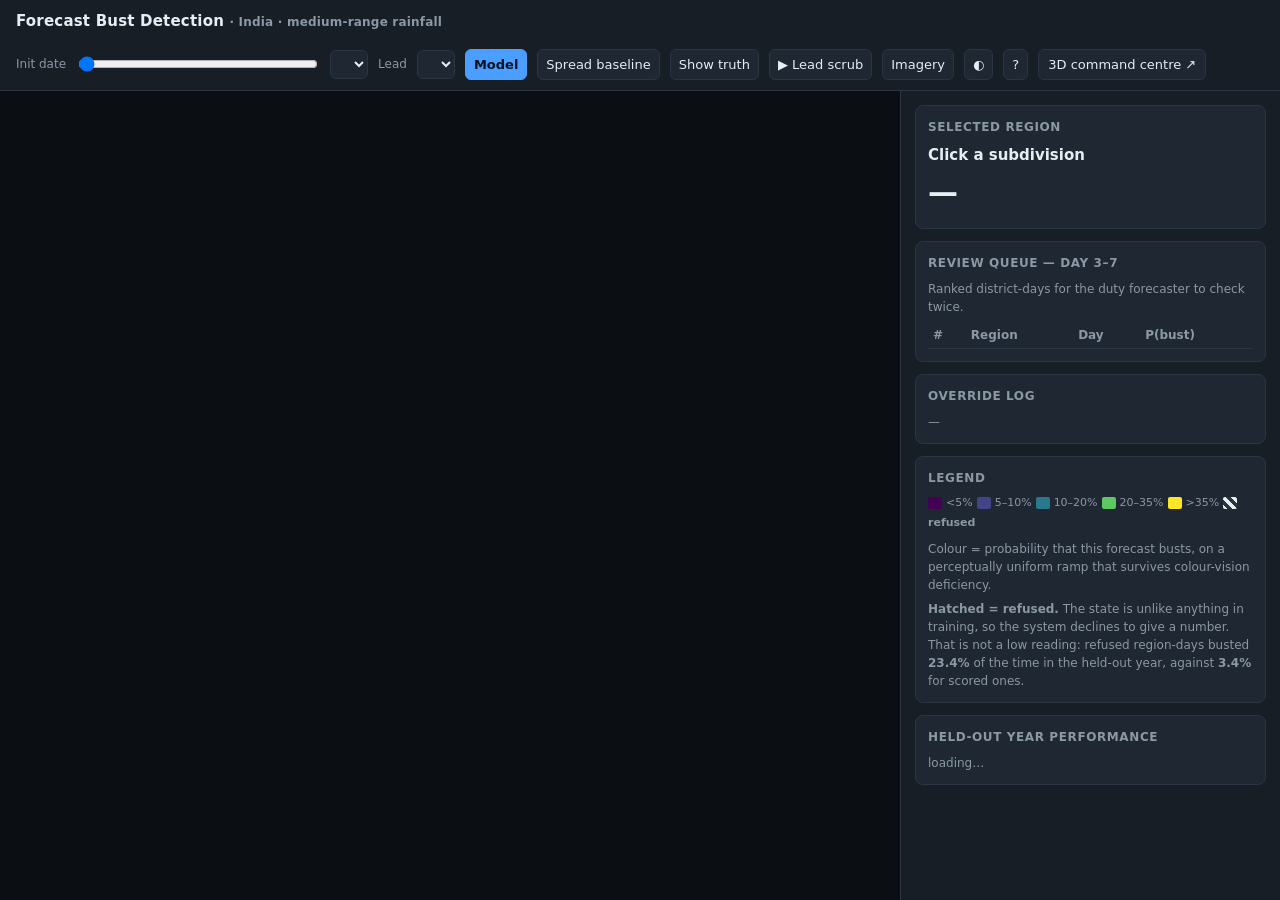
==== web/index.html @ b14c2b12 "Add date-matched satellite imagery, opt-in, as the only external origin The contract asked for "live" ====
<!DOCTYPE html>
<html lang="en">
<head>
<meta charset="utf-8" />
<meta name="viewport" content="width=device-width, initial-scale=1" />
<title>Forecast Bust Detection — India</title>
<link rel="stylesheet" href="/vendor/leaflet.css" />
<style>
  /* Risk ramp is viridis, the same five stops volume.html uses, so the product
     has ONE risk encoding rather than one per page.

     The previous ramp ran dark-green -> green -> amber -> orange -> red. Two
     problems, both measured rather than assumed:

       * Under simulated protanopia the <5% and >35% bands sat at CIELAB
         dE 10.0 -- the safest and the most dangerous band, essentially
         confusable. Viridis holds that pair at dE 152. Under deuteranopia the
         old 10-20% and 20-35% bands sat at dE 10.6; the smallest adjacent gap
         in viridis is 18.0.
       * Green->amber->red is IMD's official warning-colour semantics. This
         system does not issue warnings, and borrowing that palette implies it
         does (FRONTEND_LOGIC.md sec 6).

     Refusal is deliberately NOT in this list. It is a pattern, not a hue --
     see --ood-ink and the hatch in the map defs. */
  :root{
    --bg:#0f1419; --panel:#171e26; --panel2:#1e2732; --line:#2a3644;
    --fg:#e6edf3; --muted:#8b98a5; --accent:#4a9eff;
    --c0:#440154; --c1:#414487; --c2:#2a788e; --c3:#5ec962; --c4:#fde725;
    --ood-ink:#e8edf2; --ood-bg:#2b333d; --truth-bust:#e5534b; --truth-ok:#26343f;
  }
  :root[data-theme="light"]{
    --bg:#ffffff; --panel:#f6f8fa; --panel2:#eceff2; --line:#d6dde4;
    --fg:#1c2430; --muted:#5a6b7d; --accent:#0b6fa4;
    --ood-ink:#2b333d; --ood-bg:#ffffff; --truth-ok:#e3e8ec;
  }
  *{box-sizing:border-box}
  body{margin:0;font:14px/1.5 system-ui,-apple-system,"Segoe UI",Roboto,sans-serif;
       background:var(--bg);color:var(--fg);overflow:hidden}
  #app{display:grid;grid-template-columns:1fr 380px;grid-template-rows:auto 1fr;height:100vh}
  header{grid-column:1/-1;background:var(--panel);border-bottom:1px solid var(--line);
         padding:10px 16px;display:flex;align-items:center;gap:16px;flex-wrap:wrap}
  header h1{font-size:15px;margin:0;font-weight:600;letter-spacing:.2px}
  header .sub{color:var(--muted);font-size:12px}
  #banner{grid-column:1/-1;display:none;background:#4a2c00;border-bottom:1px solid #7a4a00;
          color:#ffd591;padding:8px 16px;font-size:13px;font-weight:500}
  #imageryNote{grid-column:1/-1;display:none;padding:5px 12px;font-size:11.5px;
    background:var(--panel2);border-bottom:1px solid var(--line)}
  #map{background:#0b0f14}
  aside{background:var(--panel);border-left:1px solid var(--line);overflow-y:auto;padding:14px}
  .controls{display:flex;align-items:center;gap:10px;flex-wrap:wrap}
  label{font-size:12px;color:var(--muted)}
  select,input[type=range],button{background:var(--panel2);color:var(--fg);
        border:1px solid var(--line);border-radius:6px;padding:5px 8px;font:inherit;font-size:13px}
  button{cursor:pointer}
  button.active{background:var(--accent);border-color:var(--accent);color:#08121f;font-weight:600}
  a.btn3d{background:var(--panel2);color:var(--fg);border:1px solid var(--line);border-radius:6px;
          padding:5px 9px;font-size:13px;text-decoration:none;display:inline-block}
  a.btn3d:hover{border-color:var(--accent);color:var(--accent)}
  input[type=range]{padding:0;width:240px}
  .card{background:var(--panel2);border:1px solid var(--line);border-radius:8px;
        padding:12px;margin-bottom:12px}
  .card h2{margin:0 0 8px;font-size:12px;text-transform:uppercase;letter-spacing:.6px;
           color:var(--muted);font-weight:600}
  .big{font-size:30px;font-weight:700;line-height:1.1}
  .muted{color:var(--muted);font-size:12px}
  ul.reasons{margin:6px 0 0;padding-left:18px}
  ul.reasons li{margin-bottom:6px}
  table{width:100%;border-collapse:collapse;font-size:12px}
  th,td{text-align:left;padding:4px 5px;border-bottom:1px solid var(--line)}
  th{color:var(--muted);font-weight:600}
  tr.q:hover{background:#243141;cursor:pointer}
  .pill{display:inline-block;padding:1px 7px;border-radius:10px;font-size:11px;font-weight:600}
  .sw.hatch{background-image:repeating-linear-gradient(45deg,
    var(--ood-ink) 0 3px, var(--ood-bg) 3px 7px)}
  textarea,#ovrUser{width:100%;background:var(--panel2);color:var(--fg);
    border:1px solid var(--line);border-radius:5px;padding:6px 8px;font:inherit;resize:vertical}
  #ovrWarn{border-radius:6px;padding:8px 10px;margin-bottom:9px;font-size:12px;display:none}
  #ovrWarn.hot{display:block;border:1px solid var(--c4);background:rgba(253,231,37,.10)}
  .ovr-row{border-bottom:1px solid var(--line);padding:5px 0;font-size:11.5px}
  .ovr-row:last-child{border-bottom:0}
  #help{position:fixed;inset:0;background:rgba(6,10,14,.78);display:grid;
    place-items:center;z-index:9999;padding:20px}
  #help[hidden]{display:none}
  #help>div{background:var(--panel);border:1px solid var(--line);border-radius:10px;
    padding:20px 24px;max-width:460px}
  #help td{padding:3px 12px 3px 0;font-size:13px}
  kbd{background:var(--panel2);border:1px solid var(--line);border-radius:4px;
    padding:1px 6px;font:12px ui-monospace,monospace}
  .legend{display:flex;gap:4px;align-items:center;font-size:11px;color:var(--muted);flex-wrap:wrap}
  .sw{width:14px;height:12px;border-radius:2px;display:inline-block}
  .bar{height:7px;background:#2a3644;border-radius:4px;overflow:hidden;margin-top:3px}
  .bar>span{display:block;height:100%;background:var(--accent)}
  .regimeRow{display:flex;justify-content:space-between;font-size:12px;margin-top:5px}
  .leaflet-container{background:#0b0f14}
  .hint{color:var(--muted);font-size:12px;font-style:italic}
</style>
</head>
<body>
<div id="app">
  <header>
    <h1>Forecast Bust Detection <span class="sub">· India · medium-range rainfall</span></h1>
    <div class="controls">
      <label>Init date</label>
      <input type="range" id="dateSlider" min="0" max="0" value="0" />
      <select id="datePick"></select>
      <label>Lead</label>
      <select id="leadPick"></select>
      <button id="btnModel" class="active">Model</button>
      <button id="btnBaseline">Spread baseline</button>
      <button id="btnTruth">Show truth</button>
      <button id="btnPlay" title="Scrub Day 10 to Day 1 (space)">▶ Lead scrub</button>
      <button id="btnImagery" title="Date-matched satellite basemap (i)">Imagery</button>
      <button id="btnTheme" title="Light / dark (t)">◐</button>
      <button id="btnHelp" title="Keyboard shortcuts (?)">?</button>
      <a class="btn3d" href="/command.html" title="Show all 10 lead days at once in 3D">3D command centre ↗</a>
    </div>
    <div class="sub" id="status"></div>
  </header>
  <div id="banner"></div>
  <div id="imageryNote" class="muted"></div>
<div id="help" hidden>
  <div>
    <h2 style="margin-top:0">Keyboard</h2>
    <table>
      <tr><td><kbd>&larr;</kbd> <kbd>&rarr;</kbd></td><td>lead day</td></tr>
      <tr><td><kbd>&uarr;</kbd> <kbd>&darr;</kbd></td><td>init date</td></tr>
      <tr><td><kbd>space</kbd></td><td>lead scrub, Day 10 &rarr; Day 1</td></tr>
      <tr><td><kbd>m</kbd> / <kbd>b</kbd></td><td>model / spread baseline</td></tr>
      <tr><td><kbd>v</kbd></td><td>show truth</td></tr>
      <tr><td><kbd>t</kbd></td><td>light / dark</td></tr>
      <tr><td><kbd>/</kbd></td><td>jump to a subdivision</td></tr>
      <tr><td><kbd>Esc</kbd></td><td>clear selection / close</td></tr>
    </table>
    <p class="muted" style="margin-bottom:0">A duty forecaster has about 45
      minutes before the bulletin deadline; mousing through a dropdown per
      region is the wrong interaction.</p>
  </div>
</div>
  <div id="map"></div>
  <aside>
    <div class="card">
      <h2>Selected region</h2>
      <div id="selName" style="font-weight:600;font-size:15px">Click a subdivision</div>
      <div class="muted" id="selMeta"></div>
      <div class="big" id="selProb" style="margin-top:8px">—</div>
      <div class="muted" id="selProbSub"></div>
      <div id="selInterval" class="muted"></div>
      <div id="selReasons"></div>

      <div id="ovrBar" style="display:none;margin-top:12px;gap:6px" class="controls">
        <button id="btnDismiss">Dismiss flag</button>
        <button id="btnEscalate">Escalate</button>
      </div>

      <form id="ovrForm" style="display:none;margin-top:10px">
        <div id="ovrWarn"></div>
        <label class="muted" for="ovrReason">Reason <span style="color:var(--c4)">*</span></label>
        <textarea id="ovrReason" rows="3" required minlength="3" maxlength="500"
          placeholder="Why are you overriding this? Recorded permanently."></textarea>
        <label class="muted" for="ovrUser" style="margin-top:6px;display:block">Your name</label>
        <input id="ovrUser" required minlength="1" maxlength="100" placeholder="duty forecaster" />
        <div class="controls" style="margin-top:8px">
          <button type="submit" id="ovrSubmit">Record</button>
          <button type="button" id="ovrCancel">Cancel</button>
        </div>
        <div class="muted" style="margin-top:6px;font-size:11px">
          Immutable, and stored with your name. The system does not change any
          public warning either way — you are the authority, this is the record.
        </div>
      </form>
      <div id="ovrResult" class="muted" style="margin-top:8px"></div>
    </div>
    <div class="card" id="regimeCard" style="display:none">
      <h2>Regime (soft probabilities)</h2>
      <div id="regimeBody"></div>
    </div>
    <div class="card">
      <h2>Review queue — Day 3–7</h2>
      <div class="muted" style="margin-bottom:6px">
        Ranked district-days for the duty forecaster to check twice.
      </div>
      <table id="queue"><thead>
        <tr><th>#</th><th>Region</th><th>Day</th><th>P(bust)</th></tr>
      </thead><tbody></tbody></table>
    </div>
    <div class="card">
      <h2>Override log</h2>
      <div id="ovrLog" class="muted">—</div>
    </div>
    <div class="card">
      <h2>Legend</h2>
      <div class="legend">
        <span class="sw" style="background:var(--c0)"></span><span>&lt;5%</span>
        <span class="sw" style="background:var(--c1)"></span><span>5–10%</span>
        <span class="sw" style="background:var(--c2)"></span><span>10–20%</span>
        <span class="sw" style="background:var(--c3)"></span><span>20–35%</span>
        <span class="sw" style="background:var(--c4)"></span><span>&gt;35%</span>
        <span class="sw hatch"></span><span><strong>refused</strong></span>
      </div>
      <div class="muted" style="margin-top:8px">
        Colour = probability that this forecast busts, on a perceptually uniform
        ramp that survives colour-vision deficiency.
      </div>
      <div class="muted" style="margin-top:6px">
        <strong>Hatched = refused.</strong> The state is unlike anything in training,
        so the system declines to give a number. That is not a low reading:
        refused region-days busted <strong>23.4%</strong> of the time in the
        held-out year, against <strong>3.4%</strong> for scored ones.
      </div>
    </div>
    <div class="card">
      <h2>Held-out year performance</h2>
      <div id="metrics" class="muted">loading…</div>
    </div>
  </aside>
</div>

<script src="/vendor/leaflet.js"></script>
<script>
const API = "";
let map, layer, geo=null, dates=[], cur={init:null, lead:5, view:"model", truth:false, selected:null};
let rows=[], byRegion={};

// Refusal is returned as an SVG pattern reference rather than a colour. A
// refused region-day busts 23.4% of the time against 3.4% for scored ones, so
// it must not be readable as a point on the risk ramp and must not be quieter
// than one. A hue -- any hue -- invites both readings; hatching does not.
const OOD_FILL = "url(#oodHatch)";

function colour(p, status){
  if(status && status!=="OK") return OOD_FILL;
  if(p==null) return "#3a4450";
  if(p<0.05) return getCSS("--c0");
  if(p<0.10) return getCSS("--c1");
  if(p<0.20) return getCSS("--c2");
  if(p<0.35) return getCSS("--c3");
  return getCSS("--c4");
}

// Leaflet draws into one SVG per pane, so the pattern is defined once there
// and referenced by every refused path.
function installHatch(){
  const svg = document.querySelector("#map svg");
  if(!svg || svg.querySelector("#oodHatch")) return;
  const NS = "http://www.w3.org/2000/svg";
  const defs = document.createElementNS(NS, "defs");
  defs.innerHTML =
    `<pattern id="oodHatch" width="7" height="7" patternUnits="userSpaceOnUse"
              patternTransform="rotate(45)">
       <rect width="7" height="7" fill="${getCSS("--ood-bg")}"/>
       <line x1="0" y1="0" x2="0" y2="7" stroke="${getCSS("--ood-ink")}" stroke-width="3"/>
     </pattern>`;
  svg.insertBefore(defs, svg.firstChild);
}
const getCSS = v => getComputedStyle(document.documentElement).getPropertyValue(v).trim();
const pct = x => x==null ? "—" : (100*x).toFixed(1)+"%";

async function boot(){
  map = L.map("map", {zoomControl:true, attributionControl:true}).setView([22.5,80], 5);
  geo = await (await fetch(API+"/api/regions")).json();
  const d = await (await fetch(API+"/api/replay/dates")).json();
  dates = d.init_dates;
  const dp=document.getElementById("datePick"), sl=document.getElementById("dateSlider");
  dates.forEach((x,i)=>{const o=document.createElement("option");o.value=i;o.textContent=x;dp.appendChild(o);});
  sl.max = dates.length-1;
  const lp=document.getElementById("leadPick");
  for(let L=1;L<=10;L++){const o=document.createElement("option");o.value=L;o.textContent="Day "+L;
    if(L===5)o.selected=true;lp.appendChild(o);}

  // Default to a date with a notable event if present, else the middle.
  let idx = Math.min(dates.length-1, Math.floor(dates.length/2));
  sl.value=idx; dp.value=idx;
  sl.oninput = e => {dp.value=e.target.value; load(dates[+e.target.value]);};
  dp.onchange = e => {sl.value=e.target.value; load(dates[+e.target.value]);};
  lp.onchange = e => {cur.lead=+e.target.value; render();};
  document.getElementById("btnModel").onclick = ()=>setView("model");
  document.getElementById("btnBaseline").onclick = ()=>setView("baseline");
  document.getElementById("btnTruth").onclick = ()=>{cur.truth=!cur.truth;
    document.getElementById("btnTruth").classList.toggle("active",cur.truth); render();};

  document.getElementById("btnPlay").onclick = toggleScrub;
  document.getElementById("btnImagery").onclick = () => setImagery(!IMAGERY.enabled);
  document.getElementById("btnTheme").onclick = toggleTheme;
  document.getElementById("btnHelp").onclick = () => toggleHelp(true);
  document.getElementById("btnDismiss").onclick = () => openOverride("dismiss");
  document.getElementById("btnEscalate").onclick = () => openOverride("escalate");
  document.getElementById("ovrForm").onsubmit = submitOverride;
  document.getElementById("ovrCancel").onclick = () => {
    document.getElementById("ovrForm").style.display = "none"; };
  loadOverrides();

  applyStoredTheme();
  bindKeys();

  loadMetrics();
  await load(dates[idx]);
}

// ---------------------------------------------------------------- imagery
// The ONLY external origin this product may contact, and only when the
// operator asks for it. Allowlisted in CI (D-023).
//
// Two things this is NOT:
//
//   * It is not live. Showing today's satellite over a 2022 risk field would
//     imply the two describe the same moment. They do not, and the whole
//     product rests on not implying things that are not so. The tile date is
//     the VALID DATE of the lead on screen -- what the satellite actually saw
//     on the day being forecast.
//   * It is not on by default. The offline property is the default and CI
//     asserts the literal below; flipping it breaks the build, not just the
//     claim.
const IMAGERY = {
  enabled: false,
  origin: "https://gibs.earthdata.nasa.gov",
  layer: "MODIS_Terra_CorrectedReflectance_TrueColor",
  maxNativeZoom: 9,
  attribution: "Imagery · NASA EOSDIS GIBS",
};
let imageryLayer = null, imageryErrors = 0;

// All regions share one valid date for a given (init date, lead), so the row
// carries it -- no date arithmetic here, which would be a second definition of
// what "Day N" means.
function validDateForLead(){
  const r = rows.find(x => x.lead_day === cur.lead);
  return r ? r.valid_date : null;
}

function imageryNote(msg){
  const el = document.getElementById("imageryNote");
  el.textContent = msg || "";
  el.style.display = msg ? "block" : "none";
}

function addImagery(){
  const date = validDateForLead();
  if(!date){ imageryNote("no valid date for this lead"); return; }
  removeImagery();
  imageryErrors = 0;
  // GIBS orders tiles {z}/{y}/{x} (TileMatrix/Row/Col), not Leaflet's default.
  imageryLayer = L.tileLayer(
    `${IMAGERY.origin}/wmts/epsg3857/best/${IMAGERY.layer}/default/${date}` +
    `/GoogleMapsCompatible_Level9/{z}/{y}/{x}.jpg`,
    { maxNativeZoom: IMAGERY.maxNativeZoom, maxZoom: 12, opacity: 0.95,
      attribution: `${IMAGERY.attribution} · ${date}`, crossOrigin: true });

  // Degrade rather than sit on a broken basemap. Offline is the expected
  // case, not an exceptional one.
  imageryLayer.on("tileerror", () => {
    if(++imageryErrors < 4) return;
    imageryNote("Satellite imagery unreachable — switched off. " +
                "Everything else works offline.");
    setImagery(false);
  });
  imageryLayer.addTo(map);
  // Naming the swath gaps matters: a dark diagonal band is where the
  // satellite did not pass that day, not clear sky and not missing risk.
  // Unexplained black on a risk map invites the worst reading.
  imageryNote(`Satellite: what was seen on ${date} — the day this lead ` +
              `forecasts, not current conditions. Dark diagonal bands are ` +
              `gaps between orbital passes, not clear sky.`);
}

function removeImagery(){
  if(imageryLayer){ map.removeLayer(imageryLayer); imageryLayer = null; }
}

function setImagery(on){
  IMAGERY.enabled = on;
  document.getElementById("btnImagery").classList.toggle("active", on);
  if(on) addImagery(); else { removeImagery(); imageryNote(""); }
  render();   // polygons go translucent over imagery so both are readable
}

// --------------------------------------------------------------- overrides
// POST /api/override exists and had no interface. The reason field is the
// entire point of the endpoint -- every override is stored immutably with a
// user so a decision can be reconstructed after an event -- so it is required
// here and never prefilled.
let ovrAction = null;

function showOverrideBar(r){
  ovrAction = null;
  document.getElementById("ovrBar").style.display = r ? "flex" : "none";
  document.getElementById("ovrForm").style.display = "none";
  document.getElementById("ovrResult").textContent = "";
}

function openOverride(action){
  const r = byRegion[cur.selected];
  if(!r) return;
  ovrAction = action;
  const warn = document.getElementById("ovrWarn");

  // Dismissing a REFUSED row is the one genuinely dangerous action in this UI.
  // A refusal is unknown, ELEVATED risk -- those region-days busted 23.4% of
  // the time against 3.4% for scored ones -- so "nothing to see here" is being
  // said about the highest-risk class of row on the map. The forecaster is
  // still the authority and this does not block them; it makes sure the thing
  // being dismissed is stated plainly first.
  if(action === "dismiss" && r.status !== "OK"){
    warn.className = "hot";
    warn.innerHTML =
      "<strong>This region was refused, not scored.</strong> That is not a low " +
      "reading — refused region-days busted <strong>23.4%</strong> of the time " +
      "in the held-out year, against 3.4% for scored ones. You are dismissing a " +
      "row whose risk is unknown and historically elevated.";
  } else {
    warn.className = ""; warn.innerHTML = "";
  }

  document.getElementById("ovrForm").style.display = "block";
  document.getElementById("ovrSubmit").textContent =
    action === "dismiss" ? "Record dismissal" : "Record escalation";
  try { document.getElementById("ovrUser").value =
          localStorage.getItem("fbd-user") || ""; } catch(e) {}
  document.getElementById("ovrReason").focus();
}

async function submitOverride(ev){
  ev.preventDefault();
  const r = byRegion[cur.selected];
  if(!r || !ovrAction) return;
  const reason = document.getElementById("ovrReason").value.trim();
  const user = document.getElementById("ovrUser").value.trim();
  if(reason.length < 3 || !user){ return; }
  try { localStorage.setItem("fbd-user", user); } catch(e) {}

  const btn = document.getElementById("ovrSubmit");
  btn.disabled = true;
  try{
    const res = await fetch(API + "/api/override", {
      method: "POST", headers: {"Content-Type": "application/json"},
      body: JSON.stringify({region_id: r.region_id, init_date: r.init_date,
                            lead_day: r.lead_day, action: ovrAction,
                            reason, user}),
    });
    const body = await res.json();
    document.getElementById("ovrResult").textContent = res.ok
      ? body.note || "Recorded."
      : "Not recorded: " + (body.detail ? JSON.stringify(body.detail) : res.status);
    if(res.ok){
      document.getElementById("ovrForm").style.display = "none";
      document.getElementById("ovrReason").value = "";
      loadOverrides();
    }
  }catch(e){
    document.getElementById("ovrResult").textContent = "Not recorded: " + e.message;
  }finally{ btn.disabled = false; }
}

async function loadOverrides(){
  const el = document.getElementById("ovrLog");
  try{
    const d = await (await fetch(API + "/api/overrides?limit=8")).json();
    if(!d.overrides.length){ el.textContent = "No overrides recorded."; return; }
    el.innerHTML = d.overrides.map(o => `
      <div class="ovr-row">
        <strong>${o.action === "dismiss" ? "dismissed" : "escalated"}</strong>
        ${o.region_id} · Day ${o.lead_day} · ${o.init_date}<br>
        <span style="color:var(--muted)">${o.user} — ${o.reason}</span>
      </div>`).join("");
  }catch(e){ el.textContent = "override log unavailable"; }
}

// ------------------------------------------------------------------ theme
function applyStoredTheme(){
  let t = null;
  try { t = localStorage.getItem("fbd-theme"); } catch(e) { /* private mode */ }
  if(t) document.documentElement.setAttribute("data-theme", t);
}
function toggleTheme(){
  const next = document.documentElement.getAttribute("data-theme")==="light" ? "dark" : "light";
  document.documentElement.setAttribute("data-theme", next);
  try { localStorage.setItem("fbd-theme", next); } catch(e) { /* non-fatal */ }
  // The hatch bakes theme colours into an SVG pattern, so it is rebuilt.
  const d = document.querySelector("#map svg defs"); if(d) d.remove();
  render();
}

// ------------------------------------------------------------- lead scrub
// Day 10 -> Day 1 on one already-loaded bulletin: no request per frame, and
// it shows the thing a static map cannot -- where risk builds as the event
// approaches.
let scrubTimer = null;
function toggleScrub(){
  if(scrubTimer){ stopScrub(); return; }
  document.getElementById("btnPlay").classList.add("active");
  document.getElementById("btnPlay").textContent = "■ Stop";
  let L = 10;
  const step = () => {
    setLead(L);
    L -= 1;
    if(L < 1){ stopScrub(); return; }
    scrubTimer = setTimeout(step, 620);
  };
  step();
}
function stopScrub(){
  clearTimeout(scrubTimer); scrubTimer = null;
  const b = document.getElementById("btnPlay");
  b.classList.remove("active"); b.textContent = "▶ Lead scrub";
}
function setLead(L){
  cur.lead = Math.max(1, Math.min(10, L));
  document.getElementById("leadPick").value = cur.lead;
  render();
  if(IMAGERY.enabled) addImagery();   // the valid date moved with the lead
}
function stepDate(delta){
  const sl = document.getElementById("dateSlider");
  const i = Math.max(0, Math.min(dates.length-1, (+sl.value) + delta));
  sl.value = i; document.getElementById("datePick").value = i;
  load(dates[i]);
}

// -------------------------------------------------------------- keyboard
function toggleHelp(show){
  document.getElementById("help").hidden = !show;
}
function bindKeys(){
  document.getElementById("help").onclick = () => toggleHelp(false);
  window.addEventListener("keydown", (e) => {
    const t = e.target;
    if(t && (t.tagName==="INPUT" || t.tagName==="SELECT" || t.tagName==="TEXTAREA")){
      if(e.key === "Escape") t.blur();
      return;
    }
    if(e.metaKey || e.ctrlKey || e.altKey) return;
    switch(e.key){
      case "ArrowLeft":  stopScrub(); setLead(cur.lead - 1); break;
      case "ArrowRight": stopScrub(); setLead(cur.lead + 1); break;
      case "ArrowUp":    stopScrub(); stepDate(-1); break;
      case "ArrowDown":  stopScrub(); stepDate(1); break;
      case " ":          toggleScrub(); break;
      case "m": setView("model"); break;
      case "b": setView("baseline"); break;
      case "v": document.getElementById("btnTruth").click(); break;
      case "t": toggleTheme(); break;
      case "i": setImagery(!IMAGERY.enabled); break;
      case "?": toggleHelp(true); break;
      case "/": document.getElementById("datePick").focus(); break;
      case "Escape":
        if(!document.getElementById("help").hidden){ toggleHelp(false); break; }
        if(document.getElementById("ovrForm").style.display === "block"){
          document.getElementById("ovrForm").style.display = "none"; break;
        }
        cur.selected = null; showOverrideBar(null);
        document.getElementById("selName").textContent = "Click a subdivision";
        break;
      default: return;
    }
    e.preventDefault();
  });
}

function setView(v){
  cur.view=v;
  document.getElementById("btnModel").classList.toggle("active",v==="model");
  document.getElementById("btnBaseline").classList.toggle("active",v==="baseline");
  render();
}

async function load(init){
  cur.init=init;
  const r = await fetch(`${API}/api/bulletin?init_date=${init}&mode=replay`);
  if(!r.ok){document.getElementById("status").textContent="no data for "+init;return;}
  const b = await r.json();
  rows = b.predictions;
  const banner=document.getElementById("banner");
  if(b.banner){banner.style.display="block";banner.textContent=b.banner;}
  else banner.style.display="none";
  document.getElementById("status").textContent =
    `${b.n_regions} subdivisions · data ${b.data_quality} · input age ${b.input_age_hours??"?"} h`;
  render(); loadQueue();
  if(IMAGERY.enabled) addImagery();
}

function render(){
  byRegion={};
  rows.filter(r=>r.lead_day===cur.lead).forEach(r=>byRegion[r.region_id]=r);
  if(layer) layer.remove();
  layer = L.geoJSON(geo, {
    style: f => {
      const r = byRegion[f.properties.subdivision_id];
      let p = r ? (cur.view==="model" ? r.bust_probability : baselineOf(r)) : null;
      let st = r ? r.status : null;
      if(cur.truth && r && r.actual_bust!=null){
        return {fillColor: r.actual_bust? getCSS("--truth-bust"):getCSS("--truth-ok"),
                fillOpacity: IMAGERY.enabled ? .62 : .85,
                color:"#0b0f14", weight:1};
      }
      return {fillColor: colour(p, cur.view==="model"?st:null),
              fillOpacity: IMAGERY.enabled ? .62 : .85,
              color:"#0b0f14", weight:1};
    },
    onEachFeature: (f, lyr) => {
      lyr.on("click", ()=>select(f.properties.subdivision_id));
      const r = byRegion[f.properties.subdivision_id];
      lyr.bindTooltip(`${f.properties.name}<br>${r?pct(r.bust_probability):"—"}`,{sticky:true});
    }
  }).addTo(map);
  installHatch();
}

// The API stores the calibrated spread baseline alongside each row.
function baselineOf(r){ return r.baseline_probability ?? null; }

async function select(rid){
  const r = byRegion[rid];
  cur.selected = r ? rid : null;
  showOverrideBar(r);
  if(!r) return;
  document.getElementById("selName").textContent = r.region;
  document.getElementById("selMeta").textContent =
    `Day ${r.lead_day} · valid ${r.valid_date} · init ${r.init_date}`;
  const p = r.bust_probability;
  document.getElementById("selProb").textContent =
    r.status==="OK" ? pct(p) : "confidence unavailable";
  document.getElementById("selProb").style.color =
    r.status==="OK" ? colour(p,"OK") : getCSS("--fg");
  document.getElementById("selProbSub").textContent =
    r.status==="OK" ? "probability this forecast busts"
                    : "conditions outside training experience";
  document.getElementById("selInterval").textContent =
    r.prediction_interval ?
      `80% interval ${pct(r.prediction_interval[0])}–${pct(r.prediction_interval[1])} · confidence in estimate ${pct(r.confidence_in_estimate)}`
      : "";
  let html = "<h2 style='margin-top:12px'>Why</h2><ul class='reasons'>";
  (r.dominant_factors||[]).forEach(f=>html+=`<li>${f}</li>`);
  html += "</ul>";
  if(r.forecast_rain_mm!=null){
    html += `<div class="muted" style="margin-top:8px">forecast ${r.forecast_rain_mm.toFixed(1)} mm/day`;
    if(r.observed_rain_mm!=null) html += ` · observed ${r.observed_rain_mm.toFixed(1)} mm/day`;
    if(r.actual_bust!=null) html += ` · <b>${r.actual_bust? "BUSTED":"did not bust"}</b>`;
    html += "</div>";
  }
  document.getElementById("selReasons").innerHTML = html;

  const rc=document.getElementById("regimeCard");
  if(r.regime){
    rc.style.display="block";
    const keys=["monsoon_depression","active_monsoon","break_monsoon","western_disturbance","orographic","coastal"];
    let h="";
    keys.forEach(k=>{const v=r.regime[k]??0;
      h+=`<div class="regimeRow"><span>${k.replace(/_/g," ")}</span><span>${pct(v)}</span></div>
          <div class="bar"><span style="width:${(100*v).toFixed(0)}%"></span></div>`;});
    h+=`<div class="muted" style="margin-top:8px">regime uncertainty (entropy): ${(r.regime.entropy??0).toFixed(2)} — higher means the regime itself is ambiguous, which raises bust risk.</div>`;
    document.getElementById("regimeBody").innerHTML=h;
  } else rc.style.display="none";
}

async function loadQueue(){
  const r = await fetch(`${API}/api/review-queue?init_date=${cur.init}&top=12`);
  const tb = document.querySelector("#queue tbody"); tb.innerHTML="";
  if(!r.ok) return;
  (await r.json()).forEach(q=>{
    const tr=document.createElement("tr"); tr.className="q";
    tr.innerHTML=`<td>${q.rank}</td><td>${q.region}</td><td>${q.lead_day}</td>
      <td><span class="pill" style="background:${colour(q.bust_probability,"OK")};color:#08121f">${pct(q.bust_probability)}</span></td>`;
    tr.onclick=()=>{cur.lead=q.lead_day;document.getElementById("leadPick").value=q.lead_day;
                    render();select(q.region_id);};
    tb.appendChild(tr);
  });
}

async function loadMetrics(){
  try{
    const m = await (await fetch(API+"/api/metrics")).json();
    const band = m.decision_band || [];
    let h="<table><thead><tr><th>Predictor</th><th>AUROC</th><th>Brier</th></tr></thead><tbody>";
    band.slice().sort((a,b)=>b.auroc-a.auroc).forEach(r=>{
      h+=`<tr><td>${r.model}</td><td>${r.auroc.toFixed(3)}</td><td>${r.brier.toFixed(4)}</td></tr>`;});
    h+="</tbody></table><div class='muted' style='margin-top:6px'>Held-out year, Day 3–7 decision band. Not a cherry-picked day.</div>";
    document.getElementById("metrics").innerHTML=h;
  }catch(e){ document.getElementById("metrics").textContent="metrics unavailable"; }
}

boot();
</script>
</body>
</html>
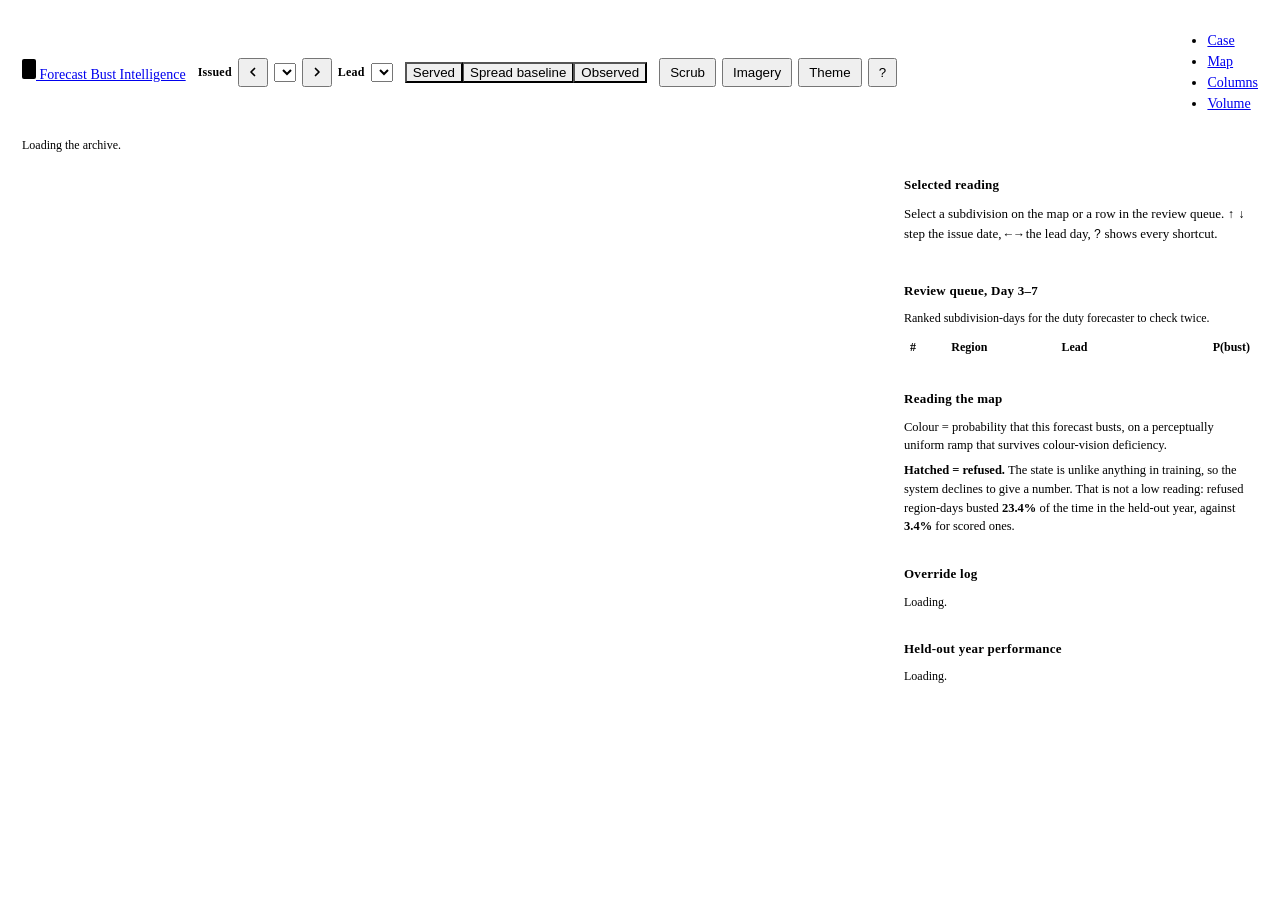
==== commit c2ce7650: "Frontend redesign: the river-gauge world across all four views One world built from three materials." ====
--- a/web/index.html
+++ b/web/index.html
@@ -3,8 +3,10 @@
 <head>
 <meta charset="utf-8" />
 <meta name="viewport" content="width=device-width, initial-scale=1" />
-<title>Forecast Bust Detection — India</title>
+<title>Map · Forecast Bust Intelligence</title>
+<link rel="icon" href="data:image/svg+xml,%3Csvg xmlns='http://www.w3.org/2000/svg' viewBox='0 0 16 16'%3E%3Crect width='16' height='16' rx='3' fill='%2327407a'/%3E%3Cpath d='M5 3.5h6M5 3.5v9M5 8h4.5M5 12.5h6' stroke='%23f2f4f0' stroke-width='1.8' fill='none'/%3E%3C/svg%3E" />
 <link rel="stylesheet" href="/vendor/leaflet.css" />
+<link rel="stylesheet" href="/fbi.css" />
 <style>
   /* Risk ramp is viridis, the same five stops volume.html uses, so the product
      has ONE risk encoding rather than one per page.
@@ -22,114 +24,273 @@
          does (FRONTEND_LOGIC.md sec 6).
 
      Refusal is deliberately NOT in this list. It is a pattern, not a hue --
-     see --ood-ink and the hatch in the map defs. */
+     see --ood-ink and the hatch in the map defs.
+
+     Everything else is the shared world in fbi.css; the names below are this
+     page's aliases for it, so the light theme is one attribute away. */
   :root{
-    --bg:#0f1419; --panel:#171e26; --panel2:#1e2732; --line:#2a3644;
-    --fg:#e6edf3; --muted:#8b98a5; --accent:#4a9eff;
     --c0:#440154; --c1:#414487; --c2:#2a788e; --c3:#5ec962; --c4:#fde725;
-    --ood-ink:#e8edf2; --ood-bg:#2b333d; --truth-bust:#e5534b; --truth-ok:#26343f;
+    --bg:var(--ground); --panel:var(--ground-2); --panel2:var(--plate); --line:var(--rule);
+    --fg:var(--ink); --muted:var(--ink-3);
+    --ood-ink:var(--hatch-ink); --ood-bg:var(--hatch-bg);
+    --truth-bust:var(--outcome); --truth-ok:var(--plate-2);
   }
-  :root[data-theme="light"]{
-    --bg:#ffffff; --panel:#f6f8fa; --panel2:#eceff2; --line:#d6dde4;
-    --fg:#1c2430; --muted:#5a6b7d; --accent:#0b6fa4;
-    --ood-ink:#2b333d; --ood-bg:#ffffff; --truth-ok:#e3e8ec;
-  }
-  *{box-sizing:border-box}
-  body{margin:0;font:14px/1.5 system-ui,-apple-system,"Segoe UI",Roboto,sans-serif;
-       background:var(--bg);color:var(--fg);overflow:hidden}
-  #app{display:grid;grid-template-columns:1fr 380px;grid-template-rows:auto 1fr;height:100vh}
-  header{grid-column:1/-1;background:var(--panel);border-bottom:1px solid var(--line);
-         padding:10px 16px;display:flex;align-items:center;gap:16px;flex-wrap:wrap}
-  header h1{font-size:15px;margin:0;font-weight:600;letter-spacing:.2px}
-  header .sub{color:var(--muted);font-size:12px}
-  #banner{grid-column:1/-1;display:none;background:#4a2c00;border-bottom:1px solid #7a4a00;
-          color:#ffd591;padding:8px 16px;font-size:13px;font-weight:500}
-  #imageryNote{grid-column:1/-1;display:none;padding:5px 12px;font-size:11.5px;
-    background:var(--panel2);border-bottom:1px solid var(--line)}
-  #map{background:#0b0f14}
-  aside{background:var(--panel);border-left:1px solid var(--line);overflow-y:auto;padding:14px}
-  .controls{display:flex;align-items:center;gap:10px;flex-wrap:wrap}
-  label{font-size:12px;color:var(--muted)}
-  select,input[type=range],button{background:var(--panel2);color:var(--fg);
-        border:1px solid var(--line);border-radius:6px;padding:5px 8px;font:inherit;font-size:13px}
-  button{cursor:pointer}
-  button.active{background:var(--accent);border-color:var(--accent);color:#08121f;font-weight:600}
-  a.btn3d{background:var(--panel2);color:var(--fg);border:1px solid var(--line);border-radius:6px;
-          padding:5px 9px;font-size:13px;text-decoration:none;display:inline-block}
-  a.btn3d:hover{border-color:var(--accent);color:var(--accent)}
-  input[type=range]{padding:0;width:240px}
-  .card{background:var(--panel2);border:1px solid var(--line);border-radius:8px;
-        padding:12px;margin-bottom:12px}
-  .card h2{margin:0 0 8px;font-size:12px;text-transform:uppercase;letter-spacing:.6px;
-           color:var(--muted);font-weight:600}
-  .big{font-size:30px;font-weight:700;line-height:1.1}
-  .muted{color:var(--muted);font-size:12px}
-  ul.reasons{margin:6px 0 0;padding-left:18px}
-  ul.reasons li{margin-bottom:6px}
-  table{width:100%;border-collapse:collapse;font-size:12px}
-  th,td{text-align:left;padding:4px 5px;border-bottom:1px solid var(--line)}
-  th{color:var(--muted);font-weight:600}
-  tr.q:hover{background:#243141;cursor:pointer}
-  .pill{display:inline-block;padding:1px 7px;border-radius:10px;font-size:11px;font-weight:600}
+  body{font-size:14px;line-height:1.5;overflow:hidden}
+  #app{display:grid;grid-template-columns:minmax(0,1fr) 384px;grid-template-rows:auto minmax(0,1fr);
+       height:100vh;height:100dvh}
+  #top{grid-column:1/-1;background:var(--panel);border-bottom:1px solid var(--line)}
+  header{display:flex;align-items:center;gap:8px 12px;flex-wrap:wrap;padding:8px 14px}
+  .grp{display:flex;align-items:center;gap:6px;flex-wrap:wrap}
+  .grp label{font-family:var(--font-sign);font-size:12px;font-weight:600;color:var(--ink-2);letter-spacing:.02em}
+  .reading select{font-family:var(--font-sign);font-size:14px;font-weight:600;font-variant-numeric:tabular-nums}
+  .reading button{min-width:30px;padding:5px 8px}
+  #dateSlider{width:110px}
+  @media (max-width: 1380px){ #dateSlider{display:none} }
+  .seg{gap:0}
+  .seg button{border-radius:0;margin-left:-1px}
+  .seg button:first-child{border-radius:var(--r) 0 0 var(--r);margin-left:0}
+  .seg button:last-child{border-radius:0 var(--r) var(--r) 0}
+  .seg button.active{position:relative;z-index:1}
+  .tools button{padding:5px 9px;color:var(--ink-2)}
+  .tools button.active{color:var(--ink)}
+  header nav{margin-left:auto}
+  #status{padding:0 14px 7px;color:var(--ink-3);font-size:12px}
+  #banner{display:none;background:var(--warn-bg);border-top:1px solid var(--warn-rule);
+          color:var(--warn-ink);padding:7px 14px;font-size:13px;font-weight:500}
+  #imageryNote{display:none;padding:5px 14px;font-size:12px;color:var(--ink-2);
+    background:var(--ground);border-top:1px solid var(--line)}
+
+  #mapWrap{position:relative;min-height:0;min-width:0}
+  #map{position:absolute;inset:0;background:var(--map-ground)}
+  .leaflet-container{background:var(--map-ground);font:inherit}
+  .leaflet-tooltip{background:var(--plate);color:var(--ink);border:1px solid var(--rule-2);
+    border-radius:var(--r);box-shadow:none;font-size:12.5px}
+  .leaflet-tooltip-top:before,.leaflet-tooltip-bottom:before,.leaflet-tooltip-left:before,
+  .leaflet-tooltip-right:before{display:none}
+  .leaflet-bar a,.leaflet-bar a:hover{background:var(--plate);color:var(--ink);border-color:var(--rule)}
+  .leaflet-container .leaflet-control-attribution{background:var(--panel);color:var(--ink-3)}
+  .leaflet-control-attribution a{color:var(--ink-2)}
+
+  /* The key sits on the map it explains (audit F11). */
+  #dock{position:absolute;left:12px;bottom:12px;z-index:500;max-width:min(410px,calc(100% - 24px));
+    background:var(--panel);border:1px solid var(--line);border-radius:var(--r);padding:9px 11px}
+  #dock .k{font-family:var(--font-sign);font-size:12px;font-weight:600;color:var(--ink-2);margin-bottom:6px}
+  .legend{display:flex;gap:4px 6px;align-items:center;font-size:12px;color:var(--ink-2);flex-wrap:wrap}
+  .legend span.t{font-variant-numeric:tabular-nums}
+  .li{display:inline-flex;align-items:center;gap:5px;white-space:nowrap;margin-right:8px}
+  .sw{width:16px;height:12px;border-radius:2px;display:inline-block;flex:none;
+      box-shadow:inset 0 0 0 1px rgba(127,127,127,.35)}
   .sw.hatch{background-image:repeating-linear-gradient(45deg,
     var(--ood-ink) 0 3px, var(--ood-bg) 3px 7px)}
+  #dock p{margin:7px 0 0;font-size:12px;color:var(--ink-2);line-height:1.45}
+
+  aside{background:var(--panel);border-left:1px solid var(--line);overflow-y:auto;min-height:0}
+  aside section{padding:14px 16px;border-bottom:1px solid var(--line)}
+  aside h2{margin:0 0 9px;font-family:var(--font-sign);font-size:13px;font-weight:600;
+    color:var(--ink-2);letter-spacing:.02em}
+  .muted{color:var(--muted);font-size:12px}
+  .hint{color:var(--ink-2);font-size:13px;line-height:1.55}
+  .hint kbd{font-size:12px}
+
+  /* the reading */
+  #selName{font-family:var(--font-sign);font-weight:600;font-size:18px;line-height:1.25}
+  .big{font-family:var(--font-sign);font-size:40px;font-weight:600;line-height:1;margin-top:10px;
+       font-variant-numeric:tabular-nums}
+  .big.refused{font-size:26px}
+  #selStaff{margin:10px 0 2px}
+  #selStaff svg{display:block;width:100%;height:auto;overflow:visible}
+  ul.reasons{margin:6px 0 0;padding-left:18px;color:var(--ink-2)}
+  ul.reasons li{margin-bottom:5px}
+
+  table{width:100%;border-collapse:collapse;font-size:12.5px;font-variant-numeric:tabular-nums}
+  th,td{text-align:left;padding:5px 6px;border-bottom:1px solid var(--line)}
+  th{color:var(--muted);font-weight:600;font-size:12px}
+  td.r,th.r{text-align:right}
+  td.code{font-family:var(--font-sign);font-weight:600}
+  #queue tbody tr{cursor:pointer}
+  #queue tbody tr:hover{background:var(--accent-wash)}
+  #queue tbody tr.sel{background:var(--accent-wash);box-shadow:inset 3px 0 0 var(--accent)}
+  #queue tbody tr:focus-visible{outline:2px solid var(--focus);outline-offset:-2px}
+  .chip{display:inline-block;width:10px;height:10px;border-radius:2px;margin-right:6px;vertical-align:-1px;
+    box-shadow:inset 0 0 0 1px rgba(127,127,127,.35)}
+  .reading-v{font-family:var(--font-sign);font-weight:600}
+
   textarea,#ovrUser{width:100%;background:var(--panel2);color:var(--fg);
-    border:1px solid var(--line);border-radius:5px;padding:6px 8px;font:inherit;resize:vertical}
-  #ovrWarn{border-radius:6px;padding:8px 10px;margin-bottom:9px;font-size:12px;display:none}
-  #ovrWarn.hot{display:block;border:1px solid var(--c4);background:rgba(253,231,37,.10)}
-  .ovr-row{border-bottom:1px solid var(--line);padding:5px 0;font-size:11.5px}
+    border:1px solid var(--rule-2);border-radius:var(--r);padding:6px 8px;font:inherit;resize:vertical}
+  #ovrWarn{border-radius:var(--r);padding:8px 10px;margin-bottom:9px;font-size:12.5px;display:none}
+  #ovrWarn.hot{display:block;border:1px solid var(--warn-rule);background:var(--warn-bg);color:var(--warn-ink)}
+  #ovrWarn.hot strong{color:inherit}
+  .ovr-row{border-bottom:1px solid var(--line);padding:6px 0;font-size:12px}
   .ovr-row:last-child{border-bottom:0}
-  #help{position:fixed;inset:0;background:rgba(6,10,14,.78);display:grid;
+
+  #help{position:fixed;inset:0;background:rgba(10,13,16,.72);display:grid;
     place-items:center;z-index:9999;padding:20px}
   #help[hidden]{display:none}
-  #help>div{background:var(--panel);border:1px solid var(--line);border-radius:10px;
+  #help>div{background:var(--panel);border:1px solid var(--line);border-radius:var(--r);
     padding:20px 24px;max-width:460px}
-  #help td{padding:3px 12px 3px 0;font-size:13px}
-  kbd{background:var(--panel2);border:1px solid var(--line);border-radius:4px;
-    padding:1px 6px;font:12px ui-monospace,monospace}
-  .legend{display:flex;gap:4px;align-items:center;font-size:11px;color:var(--muted);flex-wrap:wrap}
-  .sw{width:14px;height:12px;border-radius:2px;display:inline-block}
-  .bar{height:7px;background:#2a3644;border-radius:4px;overflow:hidden;margin-top:3px}
+  #help h2{font-family:var(--font-sign);margin-top:0}
+  #help td{padding:3px 12px 3px 0;font-size:13px;border:0}
+
+  .bar{height:6px;background:var(--plate-2);border-radius:2px;overflow:hidden;margin-top:3px}
   .bar>span{display:block;height:100%;background:var(--accent)}
-  .regimeRow{display:flex;justify-content:space-between;font-size:12px;margin-top:5px}
-  .leaflet-container{background:#0b0f14}
-  .hint{color:var(--muted);font-size:12px;font-style:italic}
+  .regimeRow{display:flex;justify-content:space-between;font-size:12px;margin-top:6px}
+
+  /* Narrow screens: the map on top at a usable height, the panel below it
+     (audit F1). The page scrolls instead of the panel covering the map. */
+  @media (max-width: 900px){
+    body{overflow:auto}
+    #app{display:block;height:auto}
+    #mapWrap{height:62vh;min-height:340px}
+    aside{border-left:0;border-top:1px solid var(--line);overflow:visible}
+    header nav{margin-left:0;width:100%}
+    #dateSlider{display:none}
+    #dock{left:8px;bottom:8px;padding:7px 9px}
+    #dock p{display:none}
+  }
 </style>
 </head>
 <body>
 <div id="app">
-  <header>
-    <h1>Forecast Bust Detection <span class="sub">· India · medium-range rainfall</span></h1>
-    <div class="controls">
-      <label>Init date</label>
-      <input type="range" id="dateSlider" min="0" max="0" value="0" />
-      <select id="datePick"></select>
-      <label>Lead</label>
-      <select id="leadPick"></select>
-      <button id="btnModel" class="active">Model</button>
-      <button id="btnBaseline">Spread baseline</button>
-      <button id="btnTruth">Show truth</button>
-      <button id="btnPlay" title="Scrub Day 10 to Day 1 (space)">▶ Lead scrub</button>
-      <button id="btnImagery" title="Date-matched satellite basemap (i)">Imagery</button>
-      <button id="btnTheme" title="Light / dark (t)">◐</button>
-      <button id="btnHelp" title="Keyboard shortcuts (?)">?</button>
-      <a class="btn3d" href="/command.html" title="Show all 10 lead days at once in 3D">3D command centre ↗</a>
-    </div>
-    <div class="sub" id="status"></div>
-  </header>
-  <div id="banner"></div>
-  <div id="imageryNote" class="muted"></div>
+  <div id="top">
+    <header>
+      <a class="wordmark" href="/landing.html">
+        <svg width="14" height="20" viewBox="0 0 14 20" aria-hidden="true"><rect width="14" height="20" rx="2" style="fill:var(--accent)"/><path d="M4 4h6M4 4v12M4 10h4.5M4 16h6" style="stroke:var(--ground);fill:none" stroke-width="2"/></svg>
+        Forecast Bust Intelligence
+      </a>
+      <div class="grp reading" role="group" aria-label="Which reading">
+        <label for="datePick">Issued</label>
+        <button id="datePrev" aria-label="Previous issue date" title="Previous issue date (up arrow)"><svg width="10" height="10" viewBox="0 0 10 10" aria-hidden="true"><path d="M6.5 1.5 3 5l3.5 3.5" fill="none" stroke="currentColor" stroke-width="1.7" stroke-linecap="round" stroke-linejoin="round"/></svg></button>
+        <select id="datePick"></select>
+        <button id="dateNext" aria-label="Next issue date" title="Next issue date (down arrow)"><svg width="10" height="10" viewBox="0 0 10 10" aria-hidden="true"><path d="M3.5 1.5 7 5 3.5 8.5" fill="none" stroke="currentColor" stroke-width="1.7" stroke-linecap="round" stroke-linejoin="round"/></svg></button>
+        <input type="range" id="dateSlider" min="0" max="0" value="0" aria-label="Issue date" />
+        <label for="leadPick">Lead</label>
+        <select id="leadPick"></select>
+      </div>
+      <div class="grp seg" role="group" aria-label="What the map shows">
+        <button id="btnModel" class="active" title="Served probability, model + ensemble (m)">Served</button>
+        <button id="btnBaseline" title="Ensemble-spread baseline (b)">Spread baseline</button>
+        <button id="btnTruth" title="What happened (v)">Observed</button>
+      </div>
+      <div class="grp tools">
+        <button id="btnPlay" title="Scrub Day 10 to Day 1 (space)">Scrub</button>
+        <button id="btnImagery" title="Date-matched satellite basemap (i)">Imagery</button>
+        <button id="btnTheme" title="Light / dark (t)">Theme</button>
+        <button id="btnHelp" title="Keyboard shortcuts (?)" aria-label="Keyboard shortcuts">?</button>
+      </div>
+      <nav aria-label="Views">
+        <ul class="views">
+          <li><a href="/landing.html">Case</a></li>
+          <li><a data-carry="/" href="/" aria-current="page">Map</a></li>
+          <li><a data-carry="/command.html" href="/command.html" title="All 10 lead days at once, in 3-D">Columns</a></li>
+          <li><a data-carry="/volume.html" href="/volume.html">Volume</a></li>
+        </ul>
+      </nav>
+    </header>
+    <div id="status" aria-live="polite">Loading the archive.</div>
+    <div id="banner"></div>
+    <div id="imageryNote"></div>
+  </div>
+
+  <div id="mapWrap">
+    <div id="map" role="region" aria-label="Map of India's meteorological subdivisions, coloured by bust probability"></div>
+    <div id="dock"></div>
+  </div>
+
+  <aside>
+    <section aria-labelledby="hSel">
+      <h2 id="hSel">Selected reading</h2>
+      <div id="selEmpty" class="hint">
+        Select a subdivision on the map or a row in the review queue.
+        <kbd>↑</kbd> <kbd>↓</kbd> step the issue date, <kbd>←</kbd> <kbd>→</kbd> the lead day,
+        <kbd>?</kbd> shows every shortcut.
+      </div>
+      <div id="selBody" hidden>
+        <div id="selName">Click a subdivision</div>
+        <div class="muted" id="selMeta"></div>
+        <div class="big" id="selProb"></div>
+        <div class="muted" id="selProbSub"></div>
+        <div id="selStaff"></div>
+        <div id="selInterval" class="muted"></div>
+        <div id="selReasons"></div>
+      </div>
+
+      <div id="ovrBar" style="display:none;margin-top:12px;gap:6px" class="grp">
+        <button id="btnDismiss">Dismiss flag</button>
+        <button id="btnEscalate">Escalate</button>
+      </div>
+
+      <form id="ovrForm" style="display:none;margin-top:10px">
+        <div id="ovrWarn"></div>
+        <label class="muted" for="ovrReason">Reason <span style="color:var(--accent)">*</span></label>
+        <textarea id="ovrReason" rows="3" required minlength="3" maxlength="500"
+          placeholder="Why are you overriding this? Recorded permanently."></textarea>
+        <label class="muted" for="ovrUser" style="margin-top:6px;display:block">Your name</label>
+        <input id="ovrUser" required minlength="1" maxlength="100" placeholder="duty forecaster" />
+        <div class="grp" style="margin-top:8px">
+          <button type="submit" id="ovrSubmit">Record</button>
+          <button type="button" id="ovrCancel">Cancel</button>
+        </div>
+        <div class="muted" style="margin-top:6px;font-size:12px">
+          Immutable, and stored with your name. The system does not change any
+          public warning either way. You are the authority; this is the record.
+        </div>
+      </form>
+      <div id="ovrResult" class="muted" style="margin-top:8px"></div>
+    </section>
+
+    <section aria-labelledby="hQueue">
+      <h2 id="hQueue">Review queue, Day 3–7</h2>
+      <div class="muted" style="margin-bottom:6px">
+        Ranked subdivision-days for the duty forecaster to check twice.
+      </div>
+      <table id="queue"><thead>
+        <tr><th>#</th><th>Region</th><th>Lead</th><th class="r">P(bust)</th></tr>
+      </thead><tbody></tbody></table>
+    </section>
+
+    <section id="regimeCard" style="display:none" aria-labelledby="hRegime">
+      <h2 id="hRegime">Regime (soft probabilities)</h2>
+      <div id="regimeBody"></div>
+    </section>
+
+    <section aria-labelledby="hLegend">
+      <h2 id="hLegend">Reading the map</h2>
+      <div class="muted" style="font-size:12.5px">
+        Colour = probability that this forecast busts, on a perceptually uniform
+        ramp that survives colour-vision deficiency.
+      </div>
+      <div class="muted" style="margin-top:6px;font-size:12.5px">
+        <strong>Hatched = refused.</strong> The state is unlike anything in training,
+        so the system declines to give a number. That is not a low reading:
+        refused region-days busted <strong>23.4%</strong> of the time in the
+        held-out year, against <strong>3.4%</strong> for scored ones.
+      </div>
+    </section>
+
+    <section aria-labelledby="hLog">
+      <h2 id="hLog">Override log</h2>
+      <div id="ovrLog" class="muted">Loading.</div>
+    </section>
+
+    <section aria-labelledby="hMetrics">
+      <h2 id="hMetrics">Held-out year performance</h2>
+      <div id="metrics" class="muted">Loading.</div>
+    </section>
+  </aside>
+</div>
+
 <div id="help" hidden>
   <div>
-    <h2 style="margin-top:0">Keyboard</h2>
+    <h2>Keyboard</h2>
     <table>
       <tr><td><kbd>&larr;</kbd> <kbd>&rarr;</kbd></td><td>lead day</td></tr>
-      <tr><td><kbd>&uarr;</kbd> <kbd>&darr;</kbd></td><td>init date</td></tr>
+      <tr><td><kbd>&uarr;</kbd> <kbd>&darr;</kbd></td><td>issue date</td></tr>
       <tr><td><kbd>space</kbd></td><td>lead scrub, Day 10 &rarr; Day 1</td></tr>
-      <tr><td><kbd>m</kbd> / <kbd>b</kbd></td><td>model / spread baseline</td></tr>
-      <tr><td><kbd>v</kbd></td><td>show truth</td></tr>
+      <tr><td><kbd>m</kbd> / <kbd>b</kbd></td><td>served / spread baseline</td></tr>
+      <tr><td><kbd>v</kbd></td><td>observed outcome</td></tr>
       <tr><td><kbd>t</kbd></td><td>light / dark</td></tr>
-      <tr><td><kbd>/</kbd></td><td>jump to a subdivision</td></tr>
+      <tr><td><kbd>/</kbd></td><td>focus the issue date</td></tr>
+      <tr><td><kbd>Tab</kbd> <kbd>Enter</kbd></td><td>open a review-queue row</td></tr>
       <tr><td><kbd>Esc</kbd></td><td>clear selection / close</td></tr>
     </table>
     <p class="muted" style="margin-bottom:0">A duty forecaster has about 45
@@ -137,90 +298,18 @@
       region is the wrong interaction.</p>
   </div>
 </div>
-  <div id="map"></div>
-  <aside>
-    <div class="card">
-      <h2>Selected region</h2>
-      <div id="selName" style="font-weight:600;font-size:15px">Click a subdivision</div>
-      <div class="muted" id="selMeta"></div>
-      <div class="big" id="selProb" style="margin-top:8px">—</div>
-      <div class="muted" id="selProbSub"></div>
-      <div id="selInterval" class="muted"></div>
-      <div id="selReasons"></div>
-
-      <div id="ovrBar" style="display:none;margin-top:12px;gap:6px" class="controls">
-        <button id="btnDismiss">Dismiss flag</button>
-        <button id="btnEscalate">Escalate</button>
-      </div>
-
-      <form id="ovrForm" style="display:none;margin-top:10px">
-        <div id="ovrWarn"></div>
-        <label class="muted" for="ovrReason">Reason <span style="color:var(--c4)">*</span></label>
-        <textarea id="ovrReason" rows="3" required minlength="3" maxlength="500"
-          placeholder="Why are you overriding this? Recorded permanently."></textarea>
-        <label class="muted" for="ovrUser" style="margin-top:6px;display:block">Your name</label>
-        <input id="ovrUser" required minlength="1" maxlength="100" placeholder="duty forecaster" />
-        <div class="controls" style="margin-top:8px">
-          <button type="submit" id="ovrSubmit">Record</button>
-          <button type="button" id="ovrCancel">Cancel</button>
-        </div>
-        <div class="muted" style="margin-top:6px;font-size:11px">
-          Immutable, and stored with your name. The system does not change any
-          public warning either way — you are the authority, this is the record.
-        </div>
-      </form>
-      <div id="ovrResult" class="muted" style="margin-top:8px"></div>
-    </div>
-    <div class="card" id="regimeCard" style="display:none">
-      <h2>Regime (soft probabilities)</h2>
-      <div id="regimeBody"></div>
-    </div>
-    <div class="card">
-      <h2>Review queue — Day 3–7</h2>
-      <div class="muted" style="margin-bottom:6px">
-        Ranked district-days for the duty forecaster to check twice.
-      </div>
-      <table id="queue"><thead>
-        <tr><th>#</th><th>Region</th><th>Day</th><th>P(bust)</th></tr>
-      </thead><tbody></tbody></table>
-    </div>
-    <div class="card">
-      <h2>Override log</h2>
-      <div id="ovrLog" class="muted">—</div>
-    </div>
-    <div class="card">
-      <h2>Legend</h2>
-      <div class="legend">
-        <span class="sw" style="background:var(--c0)"></span><span>&lt;5%</span>
-        <span class="sw" style="background:var(--c1)"></span><span>5–10%</span>
-        <span class="sw" style="background:var(--c2)"></span><span>10–20%</span>
-        <span class="sw" style="background:var(--c3)"></span><span>20–35%</span>
-        <span class="sw" style="background:var(--c4)"></span><span>&gt;35%</span>
-        <span class="sw hatch"></span><span><strong>refused</strong></span>
-      </div>
-      <div class="muted" style="margin-top:8px">
-        Colour = probability that this forecast busts, on a perceptually uniform
-        ramp that survives colour-vision deficiency.
-      </div>
-      <div class="muted" style="margin-top:6px">
-        <strong>Hatched = refused.</strong> The state is unlike anything in training,
-        so the system declines to give a number. That is not a low reading:
-        refused region-days busted <strong>23.4%</strong> of the time in the
-        held-out year, against <strong>3.4%</strong> for scored ones.
-      </div>
-    </div>
-    <div class="card">
-      <h2>Held-out year performance</h2>
-      <div id="metrics" class="muted">loading…</div>
-    </div>
-  </aside>
-</div>
 
 <script src="/vendor/leaflet.js"></script>
+<script src="/fbi.js"></script>
 <script>
 const API = "";
-let map, layer, geo=null, dates=[], cur={init:null, lead:5, view:"model", truth:false, selected:null};
+let map, layer, geo=null, dates=[], cur={init:null, lead:4, view:"model", truth:false, selected:null};
 let rows=[], byRegion={};
+
+// The documented case: Assam & Meghalaya floods, June 2022, issued on this date.
+// The first screen opens on it unless the URL names another reading (audit F4);
+// a quiet mid-season date renders a uniform map that demonstrates nothing.
+const CASE_STUDY = "2022-06-14";
 
 // Refusal is returned as an SVG pattern reference rather than a colour. A
 // refused region-day busts 23.4% of the time against 3.4% for scored ones, so
@@ -230,7 +319,7 @@
 
 function colour(p, status){
   if(status && status!=="OK") return OOD_FILL;
-  if(p==null) return "#3a4450";
+  if(p==null) return getCSS("--plate-2");
   if(p<0.05) return getCSS("--c0");
   if(p<0.10) return getCSS("--c1");
   if(p<0.20) return getCSS("--c2");
@@ -254,26 +343,43 @@
   svg.insertBefore(defs, svg.firstChild);
 }
 const getCSS = v => getComputedStyle(document.documentElement).getPropertyValue(v).trim();
-const pct = x => x==null ? "—" : (100*x).toFixed(1)+"%";
+const pct = x => x==null ? "n/a" : (100*x).toFixed(1)+"%";
+const code = L => "D" + String(L).padStart(2, "0");
+// Override reasons and names are typed by people; nothing typed reaches the
+// page as markup.
+const esc = s => String(s ?? "").replace(/[&<>"']/g, c =>
+  ({"&":"&amp;","<":"&lt;",">":"&gt;",'"':"&quot;","'":"&#39;"}[c]));
 
 async function boot(){
-  map = L.map("map", {zoomControl:true, attributionControl:true}).setView([22.5,80], 5);
+  applyStoredTheme();
+  map = L.map("map", {zoomControl:true, attributionControl:true, zoomSnap:0.25}).setView([22.5,80], 5);
   geo = await (await fetch(API+"/api/regions")).json();
+  // Fit India to whatever the screen is, rather than a zoom chosen for one
+  // monitor: on a phone a fixed zoom left the north-east off the edge.
+  map.fitBounds(L.geoJSON(geo).getBounds(), {padding:[10,10]});
   const d = await (await fetch(API+"/api/replay/dates")).json();
   dates = d.init_dates;
   const dp=document.getElementById("datePick"), sl=document.getElementById("dateSlider");
   dates.forEach((x,i)=>{const o=document.createElement("option");o.value=i;o.textContent=x;dp.appendChild(o);});
   sl.max = dates.length-1;
+
+  // The URL names a reading when one view hands it to another (audit F12).
+  const want = FBI.read();
+  if(want.lead) cur.lead = want.lead;
+  if(want.region) cur.selected = want.region;
   const lp=document.getElementById("leadPick");
   for(let L=1;L<=10;L++){const o=document.createElement("option");o.value=L;o.textContent="Day "+L;
-    if(L===5)o.selected=true;lp.appendChild(o);}
-
-  // Default to a date with a notable event if present, else the middle.
-  let idx = Math.min(dates.length-1, Math.floor(dates.length/2));
+    if(L===cur.lead)o.selected=true;lp.appendChild(o);}
+
+  let idx = want.date ? dates.indexOf(want.date) : -1;
+  if(idx < 0) idx = dates.indexOf(CASE_STUDY);
+  if(idx < 0) idx = dates.length-1;
   sl.value=idx; dp.value=idx;
   sl.oninput = e => {dp.value=e.target.value; load(dates[+e.target.value]);};
   dp.onchange = e => {sl.value=e.target.value; load(dates[+e.target.value]);};
-  lp.onchange = e => {cur.lead=+e.target.value; render();};
+  lp.onchange = e => {stopScrub(); setLead(+e.target.value);};
+  document.getElementById("datePrev").onclick = () => stepDate(-1);
+  document.getElementById("dateNext").onclick = () => stepDate(1);
   document.getElementById("btnModel").onclick = ()=>setView("model");
   document.getElementById("btnBaseline").onclick = ()=>setView("baseline");
   document.getElementById("btnTruth").onclick = ()=>{cur.truth=!cur.truth;
@@ -290,7 +396,6 @@
     document.getElementById("ovrForm").style.display = "none"; };
   loadOverrides();
 
-  applyStoredTheme();
   bindKeys();
 
   loadMetrics();
@@ -350,7 +455,7 @@
   // case, not an exceptional one.
   imageryLayer.on("tileerror", () => {
     if(++imageryErrors < 4) return;
-    imageryNote("Satellite imagery unreachable — switched off. " +
+    imageryNote("Satellite imagery unreachable, so it is switched off. " +
                 "Everything else works offline.");
     setImagery(false);
   });
@@ -358,7 +463,7 @@
   // Naming the swath gaps matters: a dark diagonal band is where the
   // satellite did not pass that day, not clear sky and not missing risk.
   // Unexplained black on a risk map invites the worst reading.
-  imageryNote(`Satellite: what was seen on ${date} — the day this lead ` +
+  imageryNote(`Satellite: what was seen on ${date}, the day this lead ` +
               `forecasts, not current conditions. Dark diagonal bands are ` +
               `gaps between orbital passes, not clear sky.`);
 }
@@ -404,7 +509,7 @@
     warn.className = "hot";
     warn.innerHTML =
       "<strong>This region was refused, not scored.</strong> That is not a low " +
-      "reading — refused region-days busted <strong>23.4%</strong> of the time " +
+      "reading: refused region-days busted <strong>23.4%</strong> of the time " +
       "in the held-out year, against 3.4% for scored ones. You are dismissing a " +
       "row whose risk is unknown and historically elevated.";
   } else {
@@ -459,10 +564,10 @@
     el.innerHTML = d.overrides.map(o => `
       <div class="ovr-row">
         <strong>${o.action === "dismiss" ? "dismissed" : "escalated"}</strong>
-        ${o.region_id} · Day ${o.lead_day} · ${o.init_date}<br>
-        <span style="color:var(--muted)">${o.user} — ${o.reason}</span>
+        ${esc(o.region_id)} · ${code(o.lead_day)} · ${esc(o.init_date)}<br>
+        <span style="color:var(--ink-2)">${esc(o.user)}: ${esc(o.reason)}</span>
       </div>`).join("");
-  }catch(e){ el.textContent = "override log unavailable"; }
+  }catch(e){ el.textContent = "Override log unavailable."; }
 }
 
 // ------------------------------------------------------------------ theme
@@ -478,6 +583,7 @@
   // The hatch bakes theme colours into an SVG pattern, so it is rebuilt.
   const d = document.querySelector("#map svg defs"); if(d) d.remove();
   render();
+  if(cur.selected) select(cur.selected);
 }
 
 // ------------------------------------------------------------- lead scrub
@@ -488,7 +594,7 @@
 function toggleScrub(){
   if(scrubTimer){ stopScrub(); return; }
   document.getElementById("btnPlay").classList.add("active");
-  document.getElementById("btnPlay").textContent = "■ Stop";
+  document.getElementById("btnPlay").textContent = "Stop";
   let L = 10;
   const step = () => {
     setLead(L);
@@ -501,12 +607,14 @@
 function stopScrub(){
   clearTimeout(scrubTimer); scrubTimer = null;
   const b = document.getElementById("btnPlay");
-  b.classList.remove("active"); b.textContent = "▶ Lead scrub";
+  b.classList.remove("active"); b.textContent = "Scrub";
 }
 function setLead(L){
   cur.lead = Math.max(1, Math.min(10, L));
   document.getElementById("leadPick").value = cur.lead;
+  FBI.write({lead: cur.lead});
   render();
+  if(cur.selected) select(cur.selected);
   if(IMAGERY.enabled) addImagery();   // the valid date moved with the lead
 }
 function stepDate(delta){
@@ -547,8 +655,7 @@
         if(document.getElementById("ovrForm").style.display === "block"){
           document.getElementById("ovrForm").style.display = "none"; break;
         }
-        cur.selected = null; showOverrideBar(null);
-        document.getElementById("selName").textContent = "Click a subdivision";
+        clearSelection();
         break;
       default: return;
     }
@@ -565,16 +672,21 @@
 
 async function load(init){
   cur.init=init;
+  FBI.write({date: init, lead: cur.lead});
   const r = await fetch(`${API}/api/bulletin?init_date=${init}&mode=replay`);
-  if(!r.ok){document.getElementById("status").textContent="no data for "+init;return;}
+  if(!r.ok){document.getElementById("status").textContent="No data for "+init+".";return;}
   const b = await r.json();
   rows = b.predictions;
   const banner=document.getElementById("banner");
   if(b.banner){banner.style.display="block";banner.textContent=b.banner;}
   else banner.style.display="none";
+  const vd = validDateForLead();
   document.getElementById("status").textContent =
-    `${b.n_regions} subdivisions · data ${b.data_quality} · input age ${b.input_age_hours??"?"} h`;
+    `${b.n_regions} subdivisions · issued ${init}` + (vd ? ` · ${code(cur.lead)} valid ${vd}` : "") +
+    ` · data ${b.data_quality} · input age ${b.input_age_hours??"?"} h` +
+    (init === CASE_STUDY ? " · case study: Assam & Meghalaya floods, June 2022" : "");
   render(); loadQueue();
+  if(cur.selected) select(cur.selected);
   if(IMAGERY.enabled) addImagery();
 }
 
@@ -582,54 +694,137 @@
   byRegion={};
   rows.filter(r=>r.lead_day===cur.lead).forEach(r=>byRegion[r.region_id]=r);
   if(layer) layer.remove();
+  const edge = getCSS("--map-edge"), live = getCSS("--accent");
+  let selLayer = null;
   layer = L.geoJSON(geo, {
     style: f => {
       const r = byRegion[f.properties.subdivision_id];
+      const isSel = f.properties.subdivision_id === cur.selected;
+      const line = isSel ? {color: live, weight: 3, opacity: 1} : {color: edge, weight: .8, opacity: .75};
       let p = r ? (cur.view==="model" ? r.bust_probability : baselineOf(r)) : null;
       let st = r ? r.status : null;
       if(cur.truth && r && r.actual_bust!=null){
         return {fillColor: r.actual_bust? getCSS("--truth-bust"):getCSS("--truth-ok"),
-                fillOpacity: IMAGERY.enabled ? .62 : .85,
-                color:"#0b0f14", weight:1};
+                fillOpacity: IMAGERY.enabled ? .62 : .88, ...line};
       }
       return {fillColor: colour(p, cur.view==="model"?st:null),
-              fillOpacity: IMAGERY.enabled ? .62 : .85,
-              color:"#0b0f14", weight:1};
+              fillOpacity: IMAGERY.enabled ? .62 : .88, ...line};
     },
     onEachFeature: (f, lyr) => {
       lyr.on("click", ()=>select(f.properties.subdivision_id));
       const r = byRegion[f.properties.subdivision_id];
-      lyr.bindTooltip(`${f.properties.name}<br>${r?pct(r.bust_probability):"—"}`,{sticky:true});
+      const reading = !r ? "no data"
+        : r.status !== "OK" && cur.view === "model" ? "refused: not scored"
+        : pct(cur.view === "model" ? r.bust_probability : baselineOf(r));
+      lyr.bindTooltip(`${esc(f.properties.name)}<br>${code(cur.lead)} · ${reading}`,{sticky:true});
+      if(f.properties.subdivision_id === cur.selected) selLayer = lyr;
     }
   }).addTo(map);
+  if(selLayer) selLayer.bringToFront();
   installHatch();
+  renderDock();
+  markQueue();
+}
+
+// The key on the map follows what the map is showing.
+function renderDock(){
+  const el = document.getElementById("dock");
+  if(cur.truth){
+    el.innerHTML = `<div class="k">Observed outcome, ${code(cur.lead)}</div>
+      <div class="legend"><span class="li"><span class="sw" style="background:var(--truth-bust)"></span><span class="t">busted</span></span>
+      <span class="li"><span class="sw" style="background:var(--truth-ok)"></span><span class="t">held</span></span></div>`;
+    return;
+  }
+  const what = cur.view === "model" ? "P(forecast busts), served" : "P(forecast busts), spread baseline";
+  el.innerHTML = `<div class="k">${what} · ${code(cur.lead)}</div>
+    <div class="legend">
+      <span class="li"><span class="sw" style="background:var(--c0)"></span><span class="t">&lt;5%</span></span>
+      <span class="li"><span class="sw" style="background:var(--c1)"></span><span class="t">5–10%</span></span>
+      <span class="li"><span class="sw" style="background:var(--c2)"></span><span class="t">10–20%</span></span>
+      <span class="li"><span class="sw" style="background:var(--c3)"></span><span class="t">20–35%</span></span>
+      <span class="li"><span class="sw" style="background:var(--c4)"></span><span class="t">&gt;35%</span></span>
+      ${cur.view === "model" ? '<span class="li"><span class="sw hatch"></span><span class="t"><strong>refused</strong></span></span>' : ""}
+    </div>
+    ${cur.view === "model" ? "<p>Hatched is refused, not low: refused region-days busted 23.4% of the time in the held-out year, against 3.4% for scored ones.</p>" : ""}`;
 }
 
 // The API stores the calibrated spread baseline alongside each row.
 function baselineOf(r){ return r.baseline_probability ?? null; }
 
+// A small staff for the selected reading: the served level on the same scale
+// as the review level and the baseline notch. Read like the landing's gauges.
+function staffSVG(r){
+  const W = 340, H = 46, L = 2, R = 2, top = 8, h = 14;
+  const p = r.bust_probability, b = baselineOf(r);
+  const max = Math.max(0.5, Math.ceil(Math.max(p ?? 0, b ?? 0) * 10) / 10);
+  const x = v => L + (W - L - R) * v / max;
+  let s = `<svg viewBox="0 0 ${W} ${H}" role="img" aria-label="Reading on a scale of 0 to ${Math.round(max*100)} percent">`;
+  s += `<rect x="${L}" y="${top}" width="${W-L-R}" height="${h}" rx="2" style="fill:var(--plate);stroke:var(--rule-2)"/>`;
+  if(r.status === "OK" && p != null){
+    s += `<rect x="${L}" y="${top}" width="${Math.max(1.5, x(p)-L)}" height="${h}" rx="2" style="fill:${colour(p,"OK")}"/>`;
+    s += `<line x1="${x(p)}" x2="${x(p)}" y1="${top-4}" y2="${top+h+4}" stroke-width="2.5" style="stroke:var(--ink)"/>`;
+  } else {
+    s += `<rect x="${L}" y="${top}" width="${W-L-R}" height="${h}" rx="2" style="fill:url(#selHatch)"/>`;
+    s += `<defs><pattern id="selHatch" width="6" height="6" patternTransform="rotate(45)" patternUnits="userSpaceOnUse">
+      <rect width="6" height="6" style="fill:var(--hatch-bg)"/><line x1="0" y1="0" x2="0" y2="6" stroke-width="2.4" style="stroke:var(--hatch-ink)"/></pattern></defs>`;
+  }
+  for(let k=1; k<Math.round(max*10); k++){
+    s += `<line x1="${x(k/10)}" x2="${x(k/10)}" y1="${top+h}" y2="${top+h+4}" style="stroke:var(--ink-3)"/>`;
+  }
+  const rv = x(0.0909);
+  s += `<line x1="${rv}" x2="${rv}" y1="${top-3}" y2="${top+h+3}" stroke-width="1.5" stroke-dasharray="2 2" style="stroke:var(--ink-2)"/>`;
+  if(b != null) s += `<path d="M${x(b)} ${top+h+1} l-5 8 h10 z" style="fill:var(--base)"/>`;
+  s += `<text x="${L}" y="${H-1}" font-size="10.5" style="fill:var(--ink-3)">0%</text>`;
+  s += `<text x="${rv+4}" y="${H-1}" font-size="10.5" style="fill:var(--ink-3)">review level</text>`;
+  s += `<text x="${W-R}" y="${H-1}" font-size="10.5" text-anchor="end" style="fill:var(--ink-3)">${Math.round(max*100)}%</text>`;
+  return s + "</svg>";
+}
+
+function clearSelection(){
+  cur.selected = null; showOverrideBar(null);
+  document.getElementById("selBody").hidden = true;
+  document.getElementById("selEmpty").hidden = false;
+  document.getElementById("regimeCard").style.display = "none";
+  FBI.write({region: null});
+  render();
+}
+
 async function select(rid){
   const r = byRegion[rid];
+  const changed = cur.selected !== (r ? rid : null);
   cur.selected = r ? rid : null;
-  showOverrideBar(r);
-  if(!r) return;
+  if(changed) { showOverrideBar(r); render(); }
+  else document.getElementById("ovrBar").style.display = r ? "flex" : "none";
+  FBI.write({region: cur.selected});
+  document.getElementById("selBody").hidden = !r;
+  document.getElementById("selEmpty").hidden = !!r;
+  if(!r){ document.getElementById("regimeCard").style.display = "none"; return; }
   document.getElementById("selName").textContent = r.region;
   document.getElementById("selMeta").textContent =
-    `Day ${r.lead_day} · valid ${r.valid_date} · init ${r.init_date}`;
+    `${code(r.lead_day)} · valid ${r.valid_date} · issued ${r.init_date}`;
   const p = r.bust_probability;
-  document.getElementById("selProb").textContent =
-    r.status==="OK" ? pct(p) : "confidence unavailable";
-  document.getElementById("selProb").style.color =
-    r.status==="OK" ? colour(p,"OK") : getCSS("--fg");
+  const big = document.getElementById("selProb");
+  big.textContent = r.status==="OK" ? pct(p) : "Refused";
+  big.classList.toggle("refused", r.status!=="OK");
+  // From store v0.2.0 the served number is the model + ENS combination (D-030),
+  // and its two ingredients are shown beside it.
+  const combined = r.model_probability!=null;
   document.getElementById("selProbSub").textContent =
-    r.status==="OK" ? "probability this forecast busts"
-                    : "conditions outside training experience";
-  document.getElementById("selInterval").textContent =
+    r.status==="OK" ? (combined ? "probability this forecast busts (model + ensemble)"
+                                : "probability this forecast busts")
+                    : "conditions outside training experience: unknown, elevated risk, not a low reading";
+  document.getElementById("selStaff").innerHTML = staffSVG(r);
+  document.getElementById("selInterval").textContent = [
     r.prediction_interval ?
       `80% interval ${pct(r.prediction_interval[0])}–${pct(r.prediction_interval[1])} · confidence in estimate ${pct(r.confidence_in_estimate)}`
-      : "";
+      : "",
+    baselineOf(r)!=null ? `spread baseline ${pct(baselineOf(r))}` : "",
+    combined && r.ens_spread_mm!=null ?
+      `model alone ${pct(r.model_probability)} · ensemble spread ${r.ens_spread_mm.toFixed(1)} mm/day`
+      : "",
+  ].filter(Boolean).join(" · ");
   let html = "<h2 style='margin-top:12px'>Why</h2><ul class='reasons'>";
-  (r.dominant_factors||[]).forEach(f=>html+=`<li>${f}</li>`);
+  (r.dominant_factors||[]).forEach(f=>html+=`<li>${esc(f)}</li>`);
   html += "</ul>";
   if(r.forecast_rain_mm!=null){
     html += `<div class="muted" style="margin-top:8px">forecast ${r.forecast_rain_mm.toFixed(1)} mm/day`;
@@ -647,35 +842,51 @@
     keys.forEach(k=>{const v=r.regime[k]??0;
       h+=`<div class="regimeRow"><span>${k.replace(/_/g," ")}</span><span>${pct(v)}</span></div>
           <div class="bar"><span style="width:${(100*v).toFixed(0)}%"></span></div>`;});
-    h+=`<div class="muted" style="margin-top:8px">regime uncertainty (entropy): ${(r.regime.entropy??0).toFixed(2)} — higher means the regime itself is ambiguous, which raises bust risk.</div>`;
+    h+=`<div class="muted" style="margin-top:8px">regime uncertainty (entropy): ${(r.regime.entropy??0).toFixed(2)}. Higher means the regime itself is ambiguous, which raises bust risk.</div>`;
     document.getElementById("regimeBody").innerHTML=h;
   } else rc.style.display="none";
-}
-
+  markQueue();
+}
+
+// Queue rows are a register: a ramp chip for the band and the value in ink,
+// never dark text on a dark fill (audit F3). Every row is reachable by Tab and
+// opens with Enter or Space (audit F16).
 async function loadQueue(){
   const r = await fetch(`${API}/api/review-queue?init_date=${cur.init}&top=12`);
   const tb = document.querySelector("#queue tbody"); tb.innerHTML="";
-  if(!r.ok) return;
-  (await r.json()).forEach(q=>{
-    const tr=document.createElement("tr"); tr.className="q";
-    tr.innerHTML=`<td>${q.rank}</td><td>${q.region}</td><td>${q.lead_day}</td>
-      <td><span class="pill" style="background:${colour(q.bust_probability,"OK")};color:#08121f">${pct(q.bust_probability)}</span></td>`;
-    tr.onclick=()=>{cur.lead=q.lead_day;document.getElementById("leadPick").value=q.lead_day;
-                    render();select(q.region_id);};
+  if(!r.ok){ tb.innerHTML = `<tr><td colspan="4" class="muted">Queue unavailable for ${cur.init}.</td></tr>`; return; }
+  const q = await r.json();
+  if(!q.length){ tb.innerHTML = `<tr><td colspan="4" class="muted">Nothing in the Day 3–7 band needs a second look on this date.</td></tr>`; return; }
+  q.forEach(q=>{
+    const tr=document.createElement("tr");
+    tr.tabIndex = 0;
+    tr.dataset.rid = q.region_id; tr.dataset.lead = q.lead_day;
+    tr.setAttribute("aria-label", `${q.region}, ${code(q.lead_day)}, ${pct(q.bust_probability)}`);
+    tr.innerHTML=`<td>${q.rank}</td><td>${esc(q.region)}</td><td class="code">${code(q.lead_day)}</td>
+      <td class="r"><span class="chip" style="background:${colour(q.bust_probability,"OK")}"></span><span class="reading-v">${pct(q.bust_probability)}</span></td>`;
+    const open = ()=>{stopScrub(); cur.lead=q.lead_day; document.getElementById("leadPick").value=q.lead_day;
+                      FBI.write({lead: cur.lead}); render(); select(q.region_id);};
+    tr.onclick = open;
+    tr.onkeydown = e => { if(e.key === "Enter" || e.key === " "){ e.preventDefault(); e.stopPropagation(); open(); } };
     tb.appendChild(tr);
   });
+  markQueue();
+}
+function markQueue(){
+  document.querySelectorAll("#queue tbody tr[data-rid]").forEach(tr =>
+    tr.classList.toggle("sel", tr.dataset.rid === cur.selected && +tr.dataset.lead === cur.lead));
 }
 
 async function loadMetrics(){
   try{
     const m = await (await fetch(API+"/api/metrics")).json();
     const band = m.decision_band || [];
-    let h="<table><thead><tr><th>Predictor</th><th>AUROC</th><th>Brier</th></tr></thead><tbody>";
+    let h="<table><thead><tr><th>Predictor</th><th class='r'>AUROC</th><th class='r'>Brier</th></tr></thead><tbody>";
     band.slice().sort((a,b)=>b.auroc-a.auroc).forEach(r=>{
-      h+=`<tr><td>${r.model}</td><td>${r.auroc.toFixed(3)}</td><td>${r.brier.toFixed(4)}</td></tr>`;});
+      h+=`<tr><td>${esc(r.model)}</td><td class="r">${r.auroc.toFixed(3)}</td><td class="r">${r.brier.toFixed(4)}</td></tr>`;});
     h+="</tbody></table><div class='muted' style='margin-top:6px'>Held-out year, Day 3–7 decision band. Not a cherry-picked day.</div>";
     document.getElementById("metrics").innerHTML=h;
-  }catch(e){ document.getElementById("metrics").textContent="metrics unavailable"; }
+  }catch(e){ document.getElementById("metrics").textContent="Metrics unavailable."; }
 }
 
 boot();
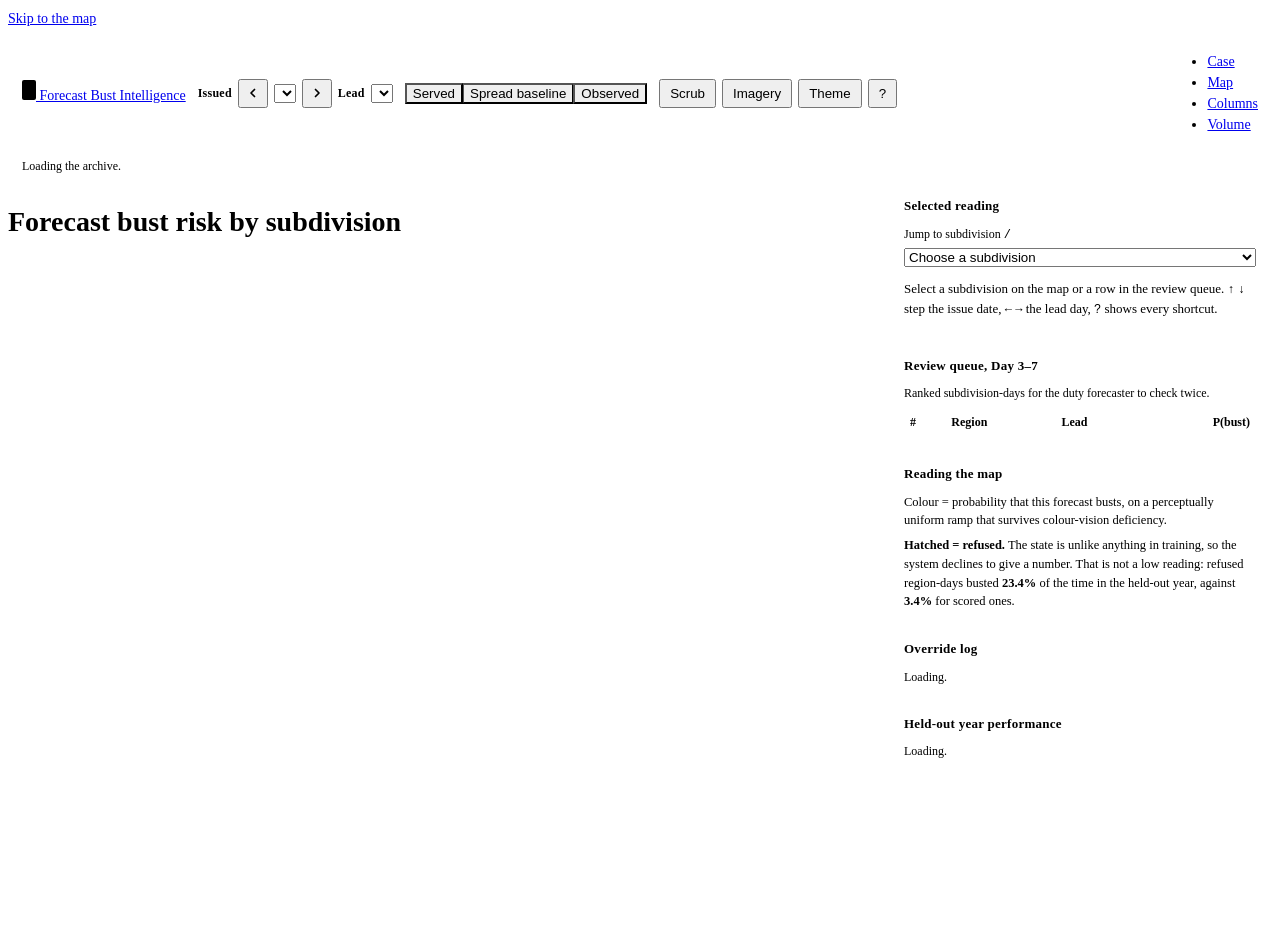
==== commit 150eff90: "Re-audit fixes: skip links, landmarks, region jump, 3-D leak/touch/hover/focus, locator map, registe" ====
--- a/web/index.html
+++ b/web/index.html
@@ -4,6 +4,7 @@
 <meta charset="utf-8" />
 <meta name="viewport" content="width=device-width, initial-scale=1" />
 <title>Map · Forecast Bust Intelligence</title>
+<meta name="description" content="Every subdivision's probability that an issued rainfall forecast busts, the ranked review queue, and the reasons, for one issue date and lead day." />
 <link rel="icon" href="data:image/svg+xml,%3Csvg xmlns='http://www.w3.org/2000/svg' viewBox='0 0 16 16'%3E%3Crect width='16' height='16' rx='3' fill='%2327407a'/%3E%3Cpath d='M5 3.5h6M5 3.5v9M5 8h4.5M5 12.5h6' stroke='%23f2f4f0' stroke-width='1.8' fill='none'/%3E%3C/svg%3E" />
 <link rel="stylesheet" href="/vendor/leaflet.css" />
 <link rel="stylesheet" href="/fbi.css" />
@@ -72,7 +73,7 @@
   .leaflet-control-attribution a{color:var(--ink-2)}
 
   /* The key sits on the map it explains (audit F11). */
-  #dock{position:absolute;left:12px;bottom:12px;z-index:500;max-width:min(410px,calc(100% - 24px));
+  #dock{position:absolute;left:12px;bottom:12px;z-index:var(--z-map-ui);max-width:min(410px,calc(100% - 24px));
     background:var(--panel);border:1px solid var(--line);border-radius:var(--r);padding:9px 11px}
   #dock .k{font-family:var(--font-sign);font-size:12px;font-weight:600;color:var(--ink-2);margin-bottom:6px}
   .legend{display:flex;gap:4px 6px;align-items:center;font-size:12px;color:var(--ink-2);flex-wrap:wrap}
@@ -91,6 +92,9 @@
   .muted{color:var(--muted);font-size:12px}
   .hint{color:var(--ink-2);font-size:13px;line-height:1.55}
   .hint kbd{font-size:12px}
+  .jump{display:flex;flex-direction:column;gap:4px;margin:0 0 12px}
+  .jump label{font-size:12px;color:var(--ink-2)}
+  .jump select{width:100%}
 
   /* the reading */
   #selName{font-family:var(--font-sign);font-weight:600;font-size:18px;line-height:1.25}
@@ -123,8 +127,8 @@
   .ovr-row{border-bottom:1px solid var(--line);padding:6px 0;font-size:12px}
   .ovr-row:last-child{border-bottom:0}
 
-  #help{position:fixed;inset:0;background:rgba(10,13,16,.72);display:grid;
-    place-items:center;z-index:9999;padding:20px}
+  #help{position:fixed;inset:0;background:color-mix(in srgb, var(--ground) 80%, transparent);display:grid;
+    place-items:center;z-index:var(--z-overlay);padding:20px}
   #help[hidden]{display:none}
   #help>div{background:var(--panel);border:1px solid var(--line);border-radius:var(--r);
     padding:20px 24px;max-width:460px}
@@ -150,6 +154,7 @@
 </style>
 </head>
 <body>
+<a class="skip" href="#mapWrap">Skip to the map</a>
 <div id="app">
   <div id="top">
     <header>
@@ -191,14 +196,19 @@
     <div id="imageryNote"></div>
   </div>
 
-  <div id="mapWrap">
+  <main id="mapWrap" tabindex="-1">
+    <h1 class="sr-only">Forecast bust risk by subdivision</h1>
     <div id="map" role="region" aria-label="Map of India's meteorological subdivisions, coloured by bust probability"></div>
     <div id="dock"></div>
-  </div>
+  </main>
 
   <aside>
     <section aria-labelledby="hSel">
       <h2 id="hSel">Selected reading</h2>
+      <div class="jump">
+        <label for="regionPick">Jump to subdivision <kbd>/</kbd></label>
+        <select id="regionPick"><option value="">Choose a subdivision</option></select>
+      </div>
       <div id="selEmpty" class="hint">
         Select a subdivision on the map or a row in the review queue.
         <kbd>↑</kbd> <kbd>↓</kbd> step the issue date, <kbd>←</kbd> <kbd>→</kbd> the lead day,
@@ -289,7 +299,7 @@
       <tr><td><kbd>m</kbd> / <kbd>b</kbd></td><td>served / spread baseline</td></tr>
       <tr><td><kbd>v</kbd></td><td>observed outcome</td></tr>
       <tr><td><kbd>t</kbd></td><td>light / dark</td></tr>
-      <tr><td><kbd>/</kbd></td><td>focus the issue date</td></tr>
+      <tr><td><kbd>/</kbd></td><td>jump to a subdivision</td></tr>
       <tr><td><kbd>Tab</kbd> <kbd>Enter</kbd></td><td>open a review-queue row</td></tr>
       <tr><td><kbd>Esc</kbd></td><td>clear selection / close</td></tr>
     </table>
@@ -349,6 +359,30 @@
 // page as markup.
 const esc = s => String(s ?? "").replace(/[&<>"']/g, c =>
   ({"&":"&amp;","<":"&lt;",">":"&gt;",'"':"&quot;","'":"&#39;"}[c]));
+const REDUCED = matchMedia("(prefers-reduced-motion: reduce)");
+let regionBounds = {};
+
+// A pick from the queue or the jump list can name a region that is off the
+// map, which on a phone is most of them. Bring it into view, at the zoom
+// the forecaster chose.
+function ensureVisible(rid){
+  const b = regionBounds[rid];
+  if(!b || map.getBounds().contains(b)) return;
+  map.panTo(b.getCenter(), {animate: !REDUCED.matches});
+}
+
+// Every modelled subdivision, by name: the keyboard path to regions the
+// top-12 queue does not list.
+function fillRegionPick(){
+  const sel = document.getElementById("regionPick");
+  if(sel.options.length > 1 || !rows.length) return;
+  const seen = new Map();
+  rows.forEach(r => seen.set(r.region_id, r.region));
+  [...seen].sort((a, b) => a[1].localeCompare(b[1])).forEach(([id, name]) => {
+    const o = document.createElement("option"); o.value = id; o.textContent = name; sel.appendChild(o);
+  });
+  sel.value = cur.selected || "";
+}
 
 async function boot(){
   applyStoredTheme();
@@ -357,6 +391,14 @@
   // Fit India to whatever the screen is, rather than a zoom chosen for one
   // monitor: on a phone a fixed zoom left the north-east off the edge.
   map.fitBounds(L.geoJSON(geo).getBounds(), {padding:[10,10]});
+  map.attributionControl.setPrefix("Leaflet");
+  geo.features.forEach(f => {
+    regionBounds[f.properties.subdivision_id] = L.geoJSON(f).getBounds();
+  });
+  document.getElementById("regionPick").onchange = e => {
+    if(!e.target.value){ clearSelection(); return; }
+    select(e.target.value); ensureVisible(e.target.value);
+  };
   const d = await (await fetch(API+"/api/replay/dates")).json();
   dates = d.init_dates;
   const dp=document.getElementById("datePick"), sl=document.getElementById("dateSlider");
@@ -649,7 +691,7 @@
       case "t": toggleTheme(); break;
       case "i": setImagery(!IMAGERY.enabled); break;
       case "?": toggleHelp(true); break;
-      case "/": document.getElementById("datePick").focus(); break;
+      case "/": document.getElementById("regionPick").focus(); break;
       case "Escape":
         if(!document.getElementById("help").hidden){ toggleHelp(false); break; }
         if(document.getElementById("ovrForm").style.display === "block"){
@@ -685,7 +727,7 @@
     `${b.n_regions} subdivisions · issued ${init}` + (vd ? ` · ${code(cur.lead)} valid ${vd}` : "") +
     ` · data ${b.data_quality} · input age ${b.input_age_hours??"?"} h` +
     (init === CASE_STUDY ? " · case study: Assam & Meghalaya floods, June 2022" : "");
-  render(); loadQueue();
+  render(); loadQueue(); fillRegionPick();
   if(cur.selected) select(cur.selected);
   if(IMAGERY.enabled) addImagery();
 }
@@ -785,6 +827,7 @@
   document.getElementById("selBody").hidden = true;
   document.getElementById("selEmpty").hidden = false;
   document.getElementById("regimeCard").style.display = "none";
+  document.getElementById("regionPick").value = "";
   FBI.write({region: null});
   render();
 }
@@ -796,6 +839,7 @@
   if(changed) { showOverrideBar(r); render(); }
   else document.getElementById("ovrBar").style.display = r ? "flex" : "none";
   FBI.write({region: cur.selected});
+  document.getElementById("regionPick").value = cur.selected || "";
   document.getElementById("selBody").hidden = !r;
   document.getElementById("selEmpty").hidden = !!r;
   if(!r){ document.getElementById("regimeCard").style.display = "none"; return; }
@@ -865,7 +909,7 @@
     tr.innerHTML=`<td>${q.rank}</td><td>${esc(q.region)}</td><td class="code">${code(q.lead_day)}</td>
       <td class="r"><span class="chip" style="background:${colour(q.bust_probability,"OK")}"></span><span class="reading-v">${pct(q.bust_probability)}</span></td>`;
     const open = ()=>{stopScrub(); cur.lead=q.lead_day; document.getElementById("leadPick").value=q.lead_day;
-                      FBI.write({lead: cur.lead}); render(); select(q.region_id);};
+                      FBI.write({lead: cur.lead}); render(); select(q.region_id); ensureVisible(q.region_id);};
     tr.onclick = open;
     tr.onkeydown = e => { if(e.key === "Enter" || e.key === " "){ e.preventDefault(); e.stopPropagation(); open(); } };
     tb.appendChild(tr);
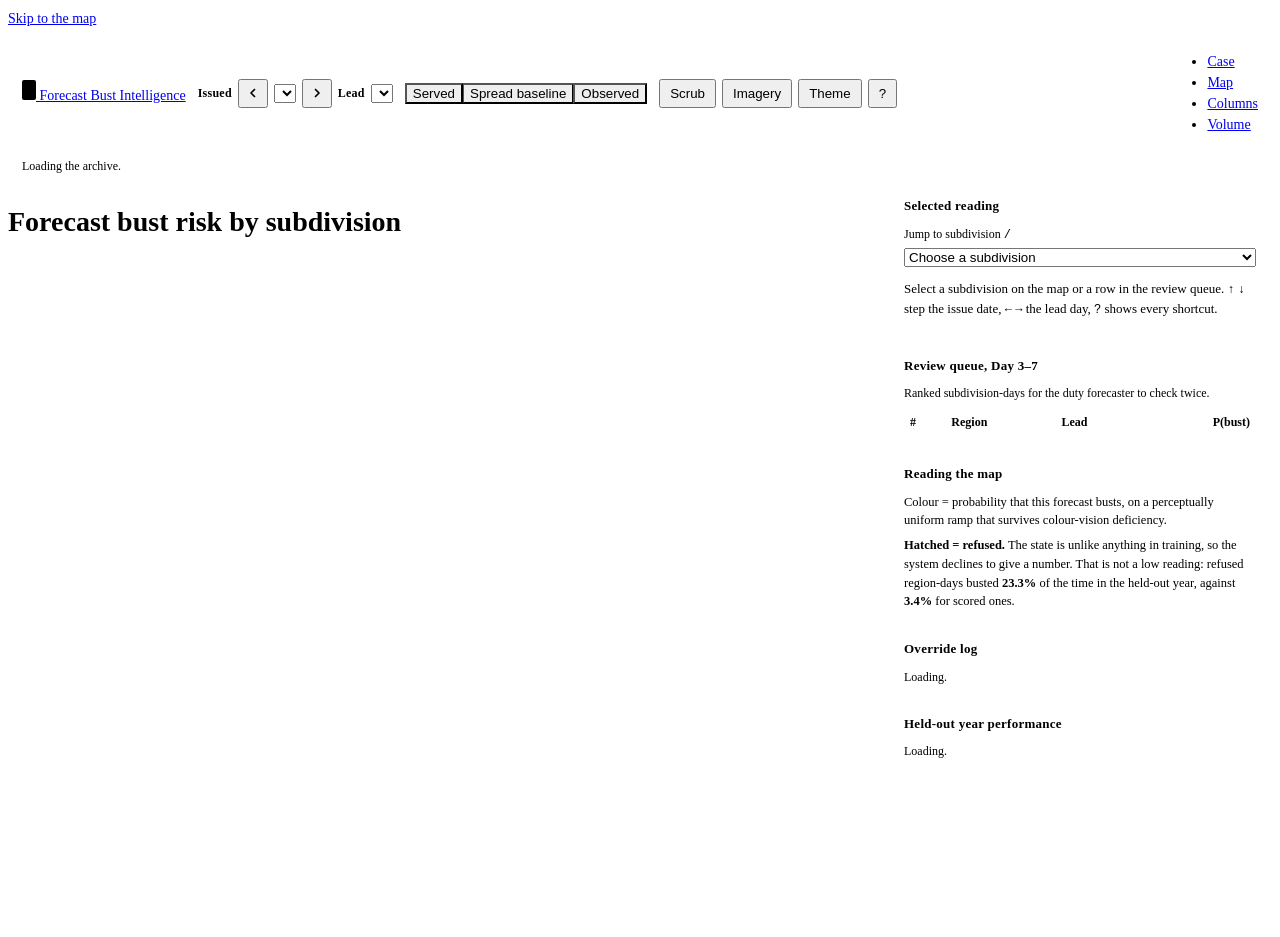
==== commit 43a0bdca: "Pages for v0.3.0: the served number's figures, honest attribution, occlusion note - landing: evidenc" ====
--- a/web/index.html
+++ b/web/index.html
@@ -272,7 +272,7 @@
       <div class="muted" style="margin-top:6px;font-size:12.5px">
         <strong>Hatched = refused.</strong> The state is unlike anything in training,
         so the system declines to give a number. That is not a low reading:
-        refused region-days busted <strong>23.4%</strong> of the time in the
+        refused region-days busted <strong>23.3%</strong> of the time in the
         held-out year, against <strong>3.4%</strong> for scored ones.
       </div>
     </section>
@@ -322,7 +322,7 @@
 const CASE_STUDY = "2022-06-14";
 
 // Refusal is returned as an SVG pattern reference rather than a colour. A
-// refused region-day busts 23.4% of the time against 3.4% for scored ones, so
+// refused region-day busts 23.3% of the time against 3.4% for scored ones, so
 // it must not be readable as a point on the risk ramp and must not be quieter
 // than one. A hue -- any hue -- invites both readings; hatching does not.
 const OOD_FILL = "url(#oodHatch)";
@@ -542,7 +542,7 @@
   const warn = document.getElementById("ovrWarn");
 
   // Dismissing a REFUSED row is the one genuinely dangerous action in this UI.
-  // A refusal is unknown, ELEVATED risk -- those region-days busted 23.4% of
+  // A refusal is unknown, ELEVATED risk -- those region-days busted 23.3% of
   // the time against 3.4% for scored ones -- so "nothing to see here" is being
   // said about the highest-risk class of row on the map. The forecaster is
   // still the authority and this does not block them; it makes sure the thing
@@ -551,7 +551,7 @@
     warn.className = "hot";
     warn.innerHTML =
       "<strong>This region was refused, not scored.</strong> That is not a low " +
-      "reading: refused region-days busted <strong>23.4%</strong> of the time " +
+      "reading: refused region-days busted <strong>23.3%</strong> of the time " +
       "in the held-out year, against 3.4% for scored ones. You are dismissing a " +
       "row whose risk is unknown and historically elevated.";
   } else {
@@ -787,7 +787,7 @@
       <span class="li"><span class="sw" style="background:var(--c4)"></span><span class="t">&gt;35%</span></span>
       ${cur.view === "model" ? '<span class="li"><span class="sw hatch"></span><span class="t"><strong>refused</strong></span></span>' : ""}
     </div>
-    ${cur.view === "model" ? "<p>Hatched is refused, not low: refused region-days busted 23.4% of the time in the held-out year, against 3.4% for scored ones.</p>" : ""}`;
+    ${cur.view === "model" ? "<p>Hatched is refused, not low: refused region-days busted 23.3% of the time in the held-out year, against 3.4% for scored ones.</p>" : ""}`;
 }
 
 // The API stores the calibrated spread baseline alongside each row.
@@ -870,6 +870,9 @@
   let html = "<h2 style='margin-top:12px'>Why</h2><ul class='reasons'>";
   (r.dominant_factors||[]).forEach(f=>html+=`<li>${esc(f)}</li>`);
   html += "</ul>";
+  // Store v0.3.0 (D-037): a network's reasons come from occlusion, not TreeSHAP.
+  if(String(r.model_version||"").startsWith("0.3") && r.status!=="OUT_OF_DISTRIBUTION")
+    html += "<div class='muted' style='margin-top:4px;font-size:12px'>The network’s reasons: the inputs that move this estimate most when set to their training average (occlusion; one at a time, not additive).</div>";
   if(r.forecast_rain_mm!=null){
     html += `<div class="muted" style="margin-top:8px">forecast ${r.forecast_rain_mm.toFixed(1)} mm/day`;
     if(r.observed_rain_mm!=null) html += ` · observed ${r.observed_rain_mm.toFixed(1)} mm/day`;
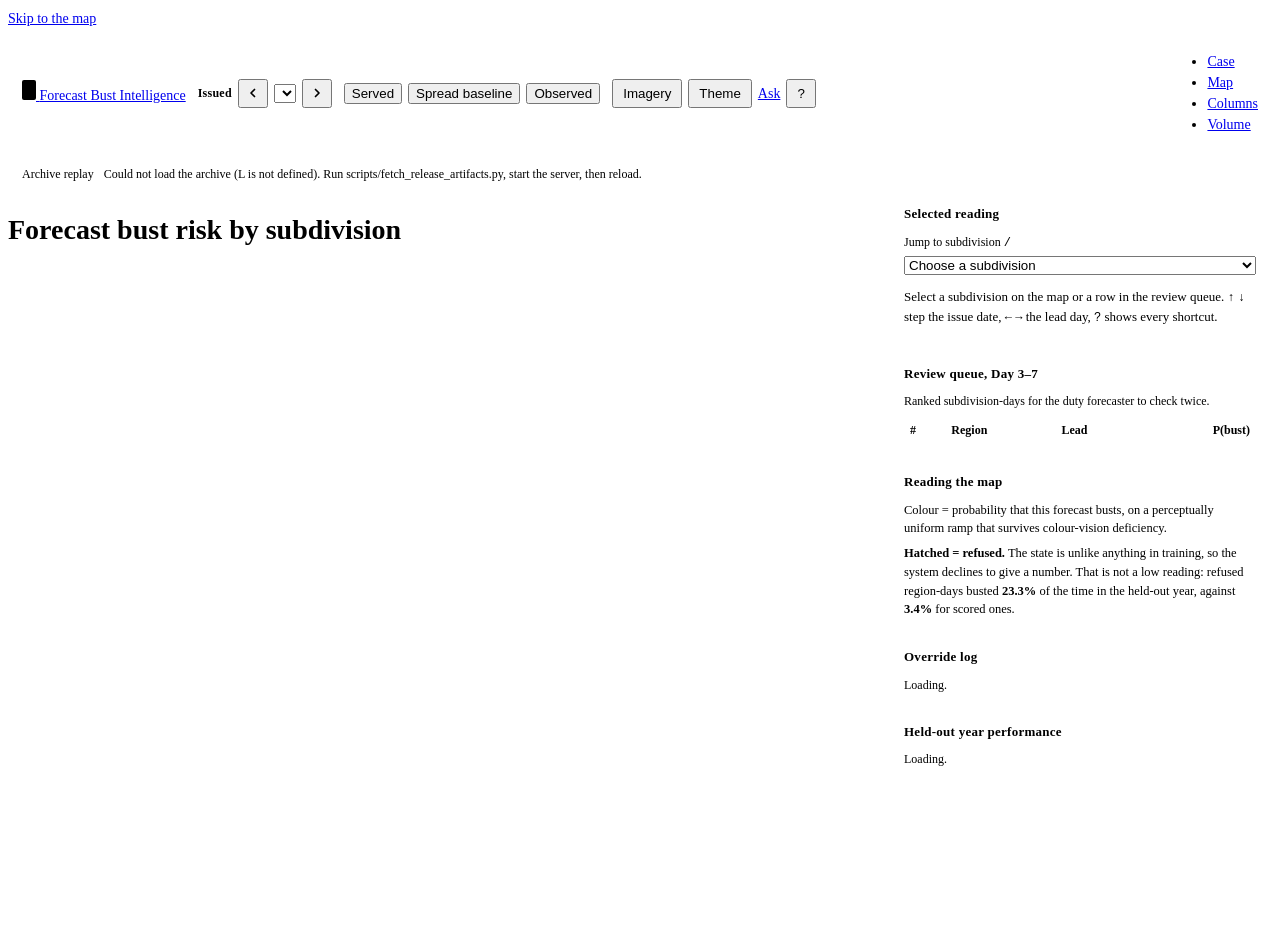
==== commit 2e3bfb73: "Frontend: tactile controls, lead timeline, live view sync, 3-D opening Shared (web/fbi.css, web/fbi." ====
--- a/web/index.html
+++ b/web/index.html
@@ -47,15 +47,12 @@
   .reading button{min-width:30px;padding:5px 8px}
   #dateSlider{width:110px}
   @media (max-width: 1380px){ #dateSlider{display:none} }
-  .seg{gap:0}
-  .seg button{border-radius:0;margin-left:-1px}
-  .seg button:first-child{border-radius:var(--r) 0 0 var(--r);margin-left:0}
-  .seg button:last-child{border-radius:0 var(--r) var(--r) 0}
-  .seg button.active{position:relative;z-index:1}
   .tools button{padding:5px 9px;color:var(--ink-2)}
   .tools button.active{color:var(--ink)}
   header nav{margin-left:auto}
-  #status{padding:0 14px 7px;color:var(--ink-3);font-size:12px}
+  .bar-row{display:contents}
+  #leadBar{padding:0 14px 8px}
+  #status{display:flex;align-items:center;gap:6px 10px;flex-wrap:wrap;padding:0 14px 7px;color:var(--ink-3);font-size:12px}
   #banner{display:none;background:var(--warn-bg);border-top:1px solid var(--warn-rule);
           color:var(--warn-ink);padding:7px 14px;font-size:13px;font-weight:500}
   #imageryNote{display:none;padding:5px 14px;font-size:12px;color:var(--ink-2);
@@ -109,7 +106,7 @@
   table{width:100%;border-collapse:collapse;font-size:12.5px;font-variant-numeric:tabular-nums}
   th,td{text-align:left;padding:5px 6px;border-bottom:1px solid var(--line)}
   th{color:var(--muted);font-weight:600;font-size:12px}
-  td.r,th.r{text-align:right}
+  td.r,th.r{text-align:right;white-space:nowrap}
   td.code{font-family:var(--font-sign);font-weight:600}
   #queue tbody tr{cursor:pointer}
   #queue tbody tr:hover{background:var(--accent-wash)}
@@ -151,6 +148,26 @@
     #dock{left:8px;bottom:8px;padding:7px 9px}
     #dock p{display:none}
   }
+  /* Phones: the map is the point of the page (audit, this round). The header
+     packs into three short rows and the tool row scrolls sideways inside
+     itself rather than stacking four rows of buttons above the map. */
+  @media (max-width: 640px){
+    header{padding:6px 10px;gap:6px 8px}
+    .wordmark{order:-2}
+    header nav{order:-1;width:auto;margin-left:auto}
+    .views a{padding:6px 7px}
+    .wordmark span.full{display:none}
+    .grp.reading{width:100%;flex-wrap:nowrap}
+    .grp.reading select{flex:1;min-width:0}
+    .grp.seg,.grp.tools{flex-wrap:nowrap}
+    .bar-row{display:flex;gap:6px;width:100%;overflow-x:auto;scrollbar-width:none;padding-bottom:2px}
+    .bar-row::-webkit-scrollbar{display:none}
+    #leadBar{padding:0 10px 8px}
+    #leadBar .steps{flex:1 1 100%}
+    #leadBar .steps button{flex:1;min-width:0;padding:4px 0}
+    #status{padding:0 10px 7px;flex-wrap:nowrap}
+    #statusText{min-width:0;white-space:nowrap;overflow:hidden;text-overflow:ellipsis}
+  }
 </style>
 </head>
 <body>
@@ -158,9 +175,9 @@
 <div id="app">
   <div id="top">
     <header>
-      <a class="wordmark" href="/landing.html">
+      <a class="wordmark" href="/landing.html" aria-label="Forecast Bust Intelligence, home">
         <svg width="14" height="20" viewBox="0 0 14 20" aria-hidden="true"><rect width="14" height="20" rx="2" style="fill:var(--accent)"/><path d="M4 4h6M4 4v12M4 10h4.5M4 16h6" style="stroke:var(--ground);fill:none" stroke-width="2"/></svg>
-        Forecast Bust Intelligence
+        <span class="full">Forecast Bust Intelligence</span>
       </a>
       <div class="grp reading" role="group" aria-label="Which reading">
         <label for="datePick">Issued</label>
@@ -168,19 +185,19 @@
         <select id="datePick"></select>
         <button id="dateNext" aria-label="Next issue date" title="Next issue date (down arrow)"><svg width="10" height="10" viewBox="0 0 10 10" aria-hidden="true"><path d="M3.5 1.5 7 5 3.5 8.5" fill="none" stroke="currentColor" stroke-width="1.7" stroke-linecap="round" stroke-linejoin="round"/></svg></button>
         <input type="range" id="dateSlider" min="0" max="0" value="0" aria-label="Issue date" />
-        <label for="leadPick">Lead</label>
-        <select id="leadPick"></select>
       </div>
-      <div class="grp seg" role="group" aria-label="What the map shows">
-        <button id="btnModel" class="active" title="Served probability, model + ensemble (m)">Served</button>
-        <button id="btnBaseline" title="Ensemble-spread baseline (b)">Spread baseline</button>
-        <button id="btnTruth" title="What happened (v)">Observed</button>
-      </div>
-      <div class="grp tools">
-        <button id="btnPlay" title="Scrub Day 10 to Day 1 (space)">Scrub</button>
-        <button id="btnImagery" title="Date-matched satellite basemap (i)">Imagery</button>
-        <button id="btnTheme" title="Light / dark (t)">Theme</button>
-        <button id="btnHelp" title="Keyboard shortcuts (?)" aria-label="Keyboard shortcuts">?</button>
+      <div class="bar-row">
+        <div class="grp seg" role="group" aria-label="What the map shows">
+          <button id="btnModel" class="active" title="Served probability, model + ensemble (m)">Served</button>
+          <button id="btnBaseline" title="Ensemble-spread baseline (b)">Spread baseline</button>
+          <button id="btnTruth" title="What happened (v)">Observed</button>
+        </div>
+        <div class="grp tools">
+          <button id="btnImagery" title="Date-matched satellite basemap (i)">Imagery</button>
+          <button id="btnTheme" title="Light / dark (t)">Theme</button>
+          <a class="btn" href="/assistant.html" data-carry="/assistant.html" title="Ask questions about a reading, with sources">Ask</a>
+          <button id="btnHelp" title="Keyboard shortcuts (?)" aria-label="Keyboard shortcuts">?</button>
+        </div>
       </div>
       <nav aria-label="Views">
         <ul class="views">
@@ -191,7 +208,8 @@
         </ul>
       </nav>
     </header>
-    <div id="status" aria-live="polite">Loading the archive.</div>
+    <div id="leadBar"></div>
+    <div id="status"><span class="mode" id="mode">Archive replay</span><span id="statusText" aria-live="polite">Loading the archive.</span></div>
     <div id="banner"></div>
     <div id="imageryNote"></div>
   </div>
@@ -295,7 +313,7 @@
     <table>
       <tr><td><kbd>&larr;</kbd> <kbd>&rarr;</kbd></td><td>lead day</td></tr>
       <tr><td><kbd>&uarr;</kbd> <kbd>&darr;</kbd></td><td>issue date</td></tr>
-      <tr><td><kbd>space</kbd></td><td>lead scrub, Day 10 &rarr; Day 1</td></tr>
+      <tr><td><kbd>space</kbd></td><td>play / pause the lead days</td></tr>
       <tr><td><kbd>m</kbd> / <kbd>b</kbd></td><td>served / spread baseline</td></tr>
       <tr><td><kbd>v</kbd></td><td>observed outcome</td></tr>
       <tr><td><kbd>t</kbd></td><td>light / dark</td></tr>
@@ -315,6 +333,8 @@
 const API = "";
 let map, layer, geo=null, dates=[], cur={init:null, lead:4, view:"model", truth:false, selected:null};
 let rows=[], byRegion={};
+let TL = null, served = null;   // the lead timeline; /api/metrics "served" block for provenance
+const setStatus = t => { document.getElementById("statusText").textContent = t; };
 
 // The documented case: Assam & Meghalaya floods, June 2022, issued on this date.
 // The first screen opens on it unless the URL names another reading (audit F4);
@@ -409,9 +429,10 @@
   const want = FBI.read();
   if(want.lead) cur.lead = want.lead;
   if(want.region) cur.selected = want.region;
-  const lp=document.getElementById("leadPick");
-  for(let L=1;L<=10;L++){const o=document.createElement("option");o.value=L;o.textContent="Day "+L;
-    if(L===cur.lead)o.selected=true;lp.appendChild(o);}
+  FBI.mode(document.getElementById("mode"), dates[0], dates[dates.length-1]);
+  TL = FBI.timeline(document.getElementById("leadBar"), {
+    get: () => cur.lead, set: L => setLead(L), validDate: L => validFor(L),
+  });
 
   let idx = want.date ? dates.indexOf(want.date) : -1;
   if(idx < 0) idx = dates.indexOf(CASE_STUDY);
@@ -419,7 +440,6 @@
   sl.value=idx; dp.value=idx;
   sl.oninput = e => {dp.value=e.target.value; load(dates[+e.target.value]);};
   dp.onchange = e => {sl.value=e.target.value; load(dates[+e.target.value]);};
-  lp.onchange = e => {stopScrub(); setLead(+e.target.value);};
   document.getElementById("datePrev").onclick = () => stepDate(-1);
   document.getElementById("dateNext").onclick = () => stepDate(1);
   document.getElementById("btnModel").onclick = ()=>setView("model");
@@ -427,7 +447,6 @@
   document.getElementById("btnTruth").onclick = ()=>{cur.truth=!cur.truth;
     document.getElementById("btnTruth").classList.toggle("active",cur.truth); render();};
 
-  document.getElementById("btnPlay").onclick = toggleScrub;
   document.getElementById("btnImagery").onclick = () => setImagery(!IMAGERY.enabled);
   document.getElementById("btnTheme").onclick = toggleTheme;
   document.getElementById("btnHelp").onclick = () => toggleHelp(true);
@@ -440,9 +459,26 @@
 
   bindKeys();
 
+  // Another open view changed the reading: follow it. Each branch is a no-op
+  // when the value already matches, so two views settle instead of echoing.
+  FBI.onRemote(s => {
+    if(s.date && s.date !== cur.init && dates.includes(s.date)){
+      const i = dates.indexOf(s.date);
+      document.getElementById("dateSlider").value = i; document.getElementById("datePick").value = i;
+      cur.lead = s.lead || cur.lead; cur.selected = s.region;
+      load(s.date);
+      return;
+    }
+    if(s.lead && s.lead !== cur.lead){ TL.stop(); setLead(s.lead); }
+    if(s.region && s.region !== cur.selected){ select(s.region); ensureVisible(s.region); }
+    else if(!s.region && cur.selected) clearSelection();
+  });
+
   loadMetrics();
   await load(dates[idx]);
 }
+
+const validFor = L => { const r = rows.find(x => x.lead_day === L); return r ? r.valid_date : null; };
 
 // ---------------------------------------------------------------- imagery
 // The ONLY external origin this product may contact, and only when the
@@ -628,36 +664,19 @@
   if(cur.selected) select(cur.selected);
 }
 
-// ------------------------------------------------------------- lead scrub
-// Day 10 -> Day 1 on one already-loaded bulletin: no request per frame, and
-// it shows the thing a static map cannot -- where risk builds as the event
-// approaches.
-let scrubTimer = null;
-function toggleScrub(){
-  if(scrubTimer){ stopScrub(); return; }
-  document.getElementById("btnPlay").classList.add("active");
-  document.getElementById("btnPlay").textContent = "Stop";
-  let L = 10;
-  const step = () => {
-    setLead(L);
-    L -= 1;
-    if(L < 1){ stopScrub(); return; }
-    scrubTimer = setTimeout(step, 620);
-  };
-  step();
-}
-function stopScrub(){
-  clearTimeout(scrubTimer); scrubTimer = null;
-  const b = document.getElementById("btnPlay");
-  b.classList.remove("active"); b.textContent = "Scrub";
-}
+// ------------------------------------------------------------ lead playback
+// Lead days in exact steps on one already-loaded bulletin (fbi.js timeline):
+// no request per frame, and it shows the thing a static map cannot -- where
+// risk builds as the event approaches.
+const stopScrub = () => { if(TL) TL.stop(); };
 function setLead(L){
   cur.lead = Math.max(1, Math.min(10, L));
-  document.getElementById("leadPick").value = cur.lead;
   FBI.write({lead: cur.lead});
   render();
   if(cur.selected) select(cur.selected);
   if(IMAGERY.enabled) addImagery();   // the valid date moved with the lead
+  if(TL) TL.refresh();
+  writeStatus();
 }
 function stepDate(delta){
   const sl = document.getElementById("dateSlider");
@@ -684,7 +703,7 @@
       case "ArrowRight": stopScrub(); setLead(cur.lead + 1); break;
       case "ArrowUp":    stopScrub(); stepDate(-1); break;
       case "ArrowDown":  stopScrub(); stepDate(1); break;
-      case " ":          toggleScrub(); break;
+      case " ":          if(TL) TL.toggle(); break;
       case "m": setView("model"); break;
       case "b": setView("baseline"); break;
       case "v": document.getElementById("btnTruth").click(); break;
@@ -715,21 +734,30 @@
 async function load(init){
   cur.init=init;
   FBI.write({date: init, lead: cur.lead});
-  const r = await fetch(`${API}/api/bulletin?init_date=${init}&mode=replay`);
-  if(!r.ok){document.getElementById("status").textContent="No data for "+init+".";return;}
+  let r;
+  try { r = await fetch(`${API}/api/bulletin?init_date=${init}&mode=replay`); }
+  catch(e){ setStatus("The API is unreachable. Start the server, then reload."); return; }
+  if(!r.ok){ setStatus("No data for "+init+"."); return; }
   const b = await r.json();
   rows = b.predictions;
+  bulletinMeta = b;
   const banner=document.getElementById("banner");
   if(b.banner){banner.style.display="block";banner.textContent=b.banner;}
   else banner.style.display="none";
-  const vd = validDateForLead();
-  document.getElementById("status").textContent =
-    `${b.n_regions} subdivisions · issued ${init}` + (vd ? ` · ${code(cur.lead)} valid ${vd}` : "") +
-    ` · data ${b.data_quality} · input age ${b.input_age_hours??"?"} h` +
-    (init === CASE_STUDY ? " · case study: Assam & Meghalaya floods, June 2022" : "");
+  writeStatus();
   render(); loadQueue(); fillRegionPick();
+  if(TL) TL.refresh();
   if(cur.selected) select(cur.selected);
   if(IMAGERY.enabled) addImagery();
+}
+let bulletinMeta = null;
+function writeStatus(){
+  const b = bulletinMeta; if(!b) return;
+  const vd = validDateForLead();
+  setStatus(
+    `${b.n_regions} subdivisions · issued ${b.init_date}` + (vd ? ` · ${code(cur.lead)} valid ${vd}` : "") +
+    ` · data ${b.data_quality} · input age ${b.input_age_hours??"?"} h` +
+    (b.init_date === CASE_STUDY ? " · case study: Assam & Meghalaya floods, June 2022" : ""));
 }
 
 function render(){
@@ -879,7 +907,11 @@
     if(r.actual_bust!=null) html += ` · <b>${r.actual_bust? "BUSTED":"did not bust"}</b>`;
     html += "</div>";
   }
+  html += FBI.provenance(r, {served, mode: "replay",
+    source: `/api/bulletin?init_date=${r.init_date}&mode=replay`});
+  const wasOpen = document.querySelector("#selReasons details.prov")?.open;
   document.getElementById("selReasons").innerHTML = html;
+  if(wasOpen) document.querySelector("#selReasons details.prov").open = true;
 
   const rc=document.getElementById("regimeCard");
   if(r.regime){
@@ -911,7 +943,7 @@
     tr.setAttribute("aria-label", `${q.region}, ${code(q.lead_day)}, ${pct(q.bust_probability)}`);
     tr.innerHTML=`<td>${q.rank}</td><td>${esc(q.region)}</td><td class="code">${code(q.lead_day)}</td>
       <td class="r"><span class="chip" style="background:${colour(q.bust_probability,"OK")}"></span><span class="reading-v">${pct(q.bust_probability)}</span></td>`;
-    const open = ()=>{stopScrub(); cur.lead=q.lead_day; document.getElementById("leadPick").value=q.lead_day;
+    const open = ()=>{stopScrub(); cur.lead=q.lead_day; if(TL) TL.refresh();
                       FBI.write({lead: cur.lead}); render(); select(q.region_id); ensureVisible(q.region_id);};
     tr.onclick = open;
     tr.onkeydown = e => { if(e.key === "Enter" || e.key === " "){ e.preventDefault(); e.stopPropagation(); open(); } };
@@ -927,6 +959,8 @@
 async function loadMetrics(){
   try{
     const m = await (await fetch(API+"/api/metrics")).json();
+    served = m.served || null;
+    if(cur.selected && byRegion[cur.selected]) select(cur.selected);
     const band = m.decision_band || [];
     let h="<table><thead><tr><th>Predictor</th><th class='r'>AUROC</th><th class='r'>Brier</th></tr></thead><tbody>";
     band.slice().sort((a,b)=>b.auroc-a.auroc).forEach(r=>{
@@ -936,7 +970,12 @@
   }catch(e){ document.getElementById("metrics").textContent="Metrics unavailable."; }
 }
 
-boot();
+// A failed start says what failed and what to do; it never leaves a blank map
+// that could be read as "nothing to review".
+boot().catch(e => {
+  setStatus("Could not load the archive (" + e.message + "). Run scripts/fetch_release_artifacts.py, start the server, then reload.");
+  console.error(e);
+});
 </script>
 </body>
 </html>
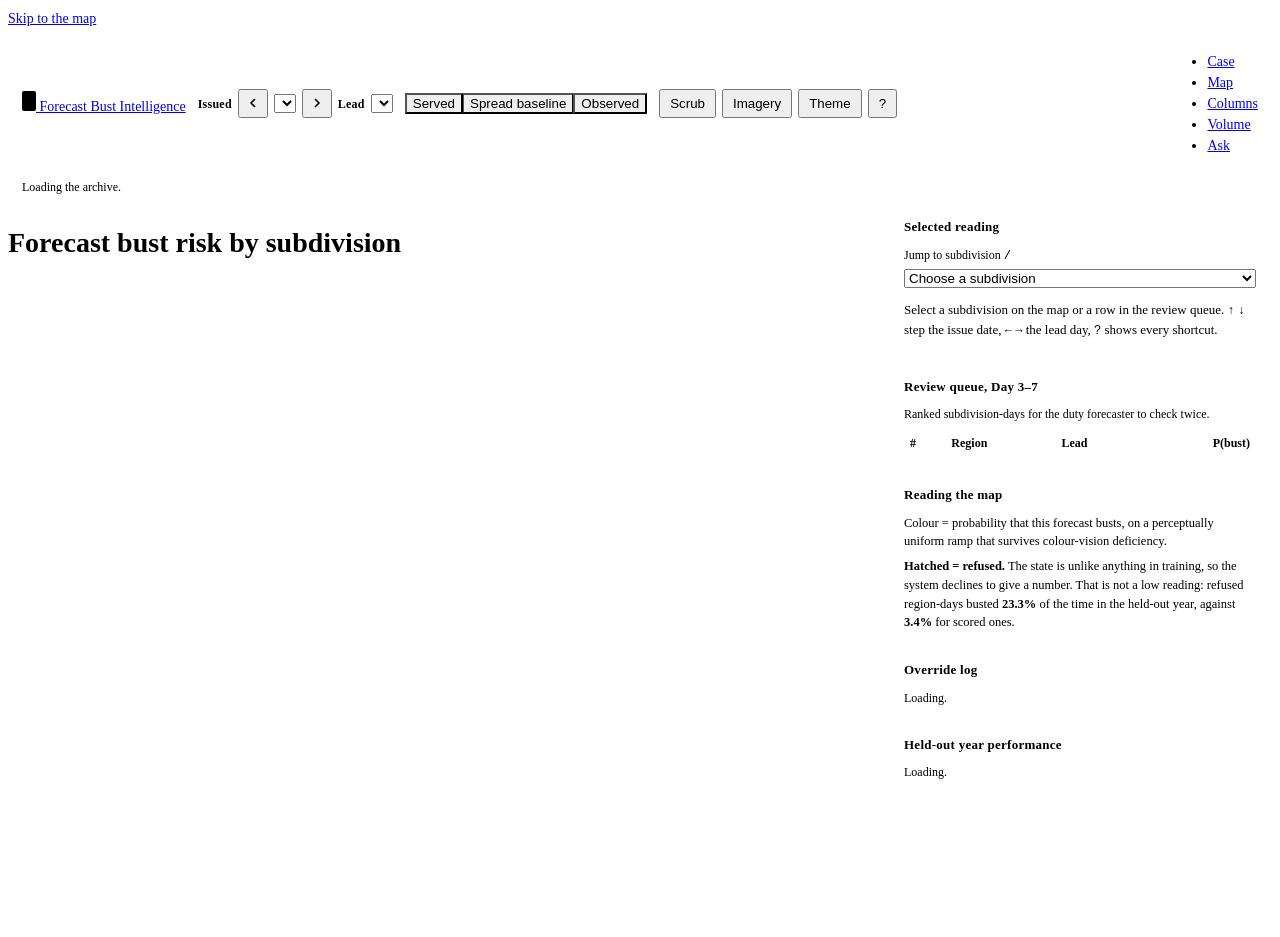
==== commit bfa48094: "Merge master (PR #26) into live-path-pby8cg: keep D-038's frontend, add the assistant to it This bra" ====
--- a/web/index.html
+++ b/web/index.html
@@ -47,12 +47,15 @@
   .reading button{min-width:30px;padding:5px 8px}
   #dateSlider{width:110px}
   @media (max-width: 1380px){ #dateSlider{display:none} }
+  .seg{gap:0}
+  .seg button{border-radius:0;margin-left:-1px}
+  .seg button:first-child{border-radius:var(--r) 0 0 var(--r);margin-left:0}
+  .seg button:last-child{border-radius:0 var(--r) var(--r) 0}
+  .seg button.active{position:relative;z-index:1}
   .tools button{padding:5px 9px;color:var(--ink-2)}
   .tools button.active{color:var(--ink)}
   header nav{margin-left:auto}
-  .bar-row{display:contents}
-  #leadBar{padding:0 14px 8px}
-  #status{display:flex;align-items:center;gap:6px 10px;flex-wrap:wrap;padding:0 14px 7px;color:var(--ink-3);font-size:12px}
+  #status{padding:0 14px 7px;color:var(--ink-3);font-size:12px}
   #banner{display:none;background:var(--warn-bg);border-top:1px solid var(--warn-rule);
           color:var(--warn-ink);padding:7px 14px;font-size:13px;font-weight:500}
   #imageryNote{display:none;padding:5px 14px;font-size:12px;color:var(--ink-2);
@@ -106,7 +109,7 @@
   table{width:100%;border-collapse:collapse;font-size:12.5px;font-variant-numeric:tabular-nums}
   th,td{text-align:left;padding:5px 6px;border-bottom:1px solid var(--line)}
   th{color:var(--muted);font-weight:600;font-size:12px}
-  td.r,th.r{text-align:right;white-space:nowrap}
+  td.r,th.r{text-align:right}
   td.code{font-family:var(--font-sign);font-weight:600}
   #queue tbody tr{cursor:pointer}
   #queue tbody tr:hover{background:var(--accent-wash)}
@@ -148,26 +151,6 @@
     #dock{left:8px;bottom:8px;padding:7px 9px}
     #dock p{display:none}
   }
-  /* Phones: the map is the point of the page (audit, this round). The header
-     packs into three short rows and the tool row scrolls sideways inside
-     itself rather than stacking four rows of buttons above the map. */
-  @media (max-width: 640px){
-    header{padding:6px 10px;gap:6px 8px}
-    .wordmark{order:-2}
-    header nav{order:-1;width:auto;margin-left:auto}
-    .views a{padding:6px 7px}
-    .wordmark span.full{display:none}
-    .grp.reading{width:100%;flex-wrap:nowrap}
-    .grp.reading select{flex:1;min-width:0}
-    .grp.seg,.grp.tools{flex-wrap:nowrap}
-    .bar-row{display:flex;gap:6px;width:100%;overflow-x:auto;scrollbar-width:none;padding-bottom:2px}
-    .bar-row::-webkit-scrollbar{display:none}
-    #leadBar{padding:0 10px 8px}
-    #leadBar .steps{flex:1 1 100%}
-    #leadBar .steps button{flex:1;min-width:0;padding:4px 0}
-    #status{padding:0 10px 7px;flex-wrap:nowrap}
-    #statusText{min-width:0;white-space:nowrap;overflow:hidden;text-overflow:ellipsis}
-  }
 </style>
 </head>
 <body>
@@ -175,9 +158,9 @@
 <div id="app">
   <div id="top">
     <header>
-      <a class="wordmark" href="/landing.html" aria-label="Forecast Bust Intelligence, home">
+      <a class="wordmark" href="/landing.html">
         <svg width="14" height="20" viewBox="0 0 14 20" aria-hidden="true"><rect width="14" height="20" rx="2" style="fill:var(--accent)"/><path d="M4 4h6M4 4v12M4 10h4.5M4 16h6" style="stroke:var(--ground);fill:none" stroke-width="2"/></svg>
-        <span class="full">Forecast Bust Intelligence</span>
+        Forecast Bust Intelligence
       </a>
       <div class="grp reading" role="group" aria-label="Which reading">
         <label for="datePick">Issued</label>
@@ -185,19 +168,19 @@
         <select id="datePick"></select>
         <button id="dateNext" aria-label="Next issue date" title="Next issue date (down arrow)"><svg width="10" height="10" viewBox="0 0 10 10" aria-hidden="true"><path d="M3.5 1.5 7 5 3.5 8.5" fill="none" stroke="currentColor" stroke-width="1.7" stroke-linecap="round" stroke-linejoin="round"/></svg></button>
         <input type="range" id="dateSlider" min="0" max="0" value="0" aria-label="Issue date" />
+        <label for="leadPick">Lead</label>
+        <select id="leadPick"></select>
       </div>
-      <div class="bar-row">
-        <div class="grp seg" role="group" aria-label="What the map shows">
-          <button id="btnModel" class="active" title="Served probability, model + ensemble (m)">Served</button>
-          <button id="btnBaseline" title="Ensemble-spread baseline (b)">Spread baseline</button>
-          <button id="btnTruth" title="What happened (v)">Observed</button>
-        </div>
-        <div class="grp tools">
-          <button id="btnImagery" title="Date-matched satellite basemap (i)">Imagery</button>
-          <button id="btnTheme" title="Light / dark (t)">Theme</button>
-          <a class="btn" href="/assistant.html" data-carry="/assistant.html" title="Ask questions about a reading, with sources">Ask</a>
-          <button id="btnHelp" title="Keyboard shortcuts (?)" aria-label="Keyboard shortcuts">?</button>
-        </div>
+      <div class="grp seg" role="group" aria-label="What the map shows">
+        <button id="btnModel" class="active" title="Served probability, model + ensemble (m)">Served</button>
+        <button id="btnBaseline" title="Ensemble-spread baseline (b)">Spread baseline</button>
+        <button id="btnTruth" title="What happened (v)">Observed</button>
+      </div>
+      <div class="grp tools">
+        <button id="btnPlay" title="Scrub Day 10 to Day 1 (space)">Scrub</button>
+        <button id="btnImagery" title="Date-matched satellite basemap (i)">Imagery</button>
+        <button id="btnTheme" title="Light / dark (t)">Theme</button>
+        <button id="btnHelp" title="Keyboard shortcuts (?)" aria-label="Keyboard shortcuts">?</button>
       </div>
       <nav aria-label="Views">
         <ul class="views">
@@ -205,11 +188,11 @@
           <li><a data-carry="/" href="/" aria-current="page">Map</a></li>
           <li><a data-carry="/command.html" href="/command.html" title="All 10 lead days at once, in 3-D">Columns</a></li>
           <li><a data-carry="/volume.html" href="/volume.html">Volume</a></li>
+          <li><a data-carry="/assistant.html" href="/assistant.html">Ask</a></li>
         </ul>
       </nav>
     </header>
-    <div id="leadBar"></div>
-    <div id="status"><span class="mode" id="mode">Archive replay</span><span id="statusText" aria-live="polite">Loading the archive.</span></div>
+    <div id="status" aria-live="polite">Loading the archive.</div>
     <div id="banner"></div>
     <div id="imageryNote"></div>
   </div>
@@ -313,7 +296,7 @@
     <table>
       <tr><td><kbd>&larr;</kbd> <kbd>&rarr;</kbd></td><td>lead day</td></tr>
       <tr><td><kbd>&uarr;</kbd> <kbd>&darr;</kbd></td><td>issue date</td></tr>
-      <tr><td><kbd>space</kbd></td><td>play / pause the lead days</td></tr>
+      <tr><td><kbd>space</kbd></td><td>lead scrub, Day 10 &rarr; Day 1</td></tr>
       <tr><td><kbd>m</kbd> / <kbd>b</kbd></td><td>served / spread baseline</td></tr>
       <tr><td><kbd>v</kbd></td><td>observed outcome</td></tr>
       <tr><td><kbd>t</kbd></td><td>light / dark</td></tr>
@@ -333,8 +316,6 @@
 const API = "";
 let map, layer, geo=null, dates=[], cur={init:null, lead:4, view:"model", truth:false, selected:null};
 let rows=[], byRegion={};
-let TL = null, served = null;   // the lead timeline; /api/metrics "served" block for provenance
-const setStatus = t => { document.getElementById("statusText").textContent = t; };
 
 // The documented case: Assam & Meghalaya floods, June 2022, issued on this date.
 // The first screen opens on it unless the URL names another reading (audit F4);
@@ -429,10 +410,9 @@
   const want = FBI.read();
   if(want.lead) cur.lead = want.lead;
   if(want.region) cur.selected = want.region;
-  FBI.mode(document.getElementById("mode"), dates[0], dates[dates.length-1]);
-  TL = FBI.timeline(document.getElementById("leadBar"), {
-    get: () => cur.lead, set: L => setLead(L), validDate: L => validFor(L),
-  });
+  const lp=document.getElementById("leadPick");
+  for(let L=1;L<=10;L++){const o=document.createElement("option");o.value=L;o.textContent="Day "+L;
+    if(L===cur.lead)o.selected=true;lp.appendChild(o);}
 
   let idx = want.date ? dates.indexOf(want.date) : -1;
   if(idx < 0) idx = dates.indexOf(CASE_STUDY);
@@ -440,6 +420,7 @@
   sl.value=idx; dp.value=idx;
   sl.oninput = e => {dp.value=e.target.value; load(dates[+e.target.value]);};
   dp.onchange = e => {sl.value=e.target.value; load(dates[+e.target.value]);};
+  lp.onchange = e => {stopScrub(); setLead(+e.target.value);};
   document.getElementById("datePrev").onclick = () => stepDate(-1);
   document.getElementById("dateNext").onclick = () => stepDate(1);
   document.getElementById("btnModel").onclick = ()=>setView("model");
@@ -447,6 +428,7 @@
   document.getElementById("btnTruth").onclick = ()=>{cur.truth=!cur.truth;
     document.getElementById("btnTruth").classList.toggle("active",cur.truth); render();};
 
+  document.getElementById("btnPlay").onclick = toggleScrub;
   document.getElementById("btnImagery").onclick = () => setImagery(!IMAGERY.enabled);
   document.getElementById("btnTheme").onclick = toggleTheme;
   document.getElementById("btnHelp").onclick = () => toggleHelp(true);
@@ -459,26 +441,9 @@
 
   bindKeys();
 
-  // Another open view changed the reading: follow it. Each branch is a no-op
-  // when the value already matches, so two views settle instead of echoing.
-  FBI.onRemote(s => {
-    if(s.date && s.date !== cur.init && dates.includes(s.date)){
-      const i = dates.indexOf(s.date);
-      document.getElementById("dateSlider").value = i; document.getElementById("datePick").value = i;
-      cur.lead = s.lead || cur.lead; cur.selected = s.region;
-      load(s.date);
-      return;
-    }
-    if(s.lead && s.lead !== cur.lead){ TL.stop(); setLead(s.lead); }
-    if(s.region && s.region !== cur.selected){ select(s.region); ensureVisible(s.region); }
-    else if(!s.region && cur.selected) clearSelection();
-  });
-
   loadMetrics();
   await load(dates[idx]);
 }
-
-const validFor = L => { const r = rows.find(x => x.lead_day === L); return r ? r.valid_date : null; };
 
 // ---------------------------------------------------------------- imagery
 // The ONLY external origin this product may contact, and only when the
@@ -664,19 +629,36 @@
   if(cur.selected) select(cur.selected);
 }
 
-// ------------------------------------------------------------ lead playback
-// Lead days in exact steps on one already-loaded bulletin (fbi.js timeline):
-// no request per frame, and it shows the thing a static map cannot -- where
-// risk builds as the event approaches.
-const stopScrub = () => { if(TL) TL.stop(); };
+// ------------------------------------------------------------- lead scrub
+// Day 10 -> Day 1 on one already-loaded bulletin: no request per frame, and
+// it shows the thing a static map cannot -- where risk builds as the event
+// approaches.
+let scrubTimer = null;
+function toggleScrub(){
+  if(scrubTimer){ stopScrub(); return; }
+  document.getElementById("btnPlay").classList.add("active");
+  document.getElementById("btnPlay").textContent = "Stop";
+  let L = 10;
+  const step = () => {
+    setLead(L);
+    L -= 1;
+    if(L < 1){ stopScrub(); return; }
+    scrubTimer = setTimeout(step, 620);
+  };
+  step();
+}
+function stopScrub(){
+  clearTimeout(scrubTimer); scrubTimer = null;
+  const b = document.getElementById("btnPlay");
+  b.classList.remove("active"); b.textContent = "Scrub";
+}
 function setLead(L){
   cur.lead = Math.max(1, Math.min(10, L));
+  document.getElementById("leadPick").value = cur.lead;
   FBI.write({lead: cur.lead});
   render();
   if(cur.selected) select(cur.selected);
   if(IMAGERY.enabled) addImagery();   // the valid date moved with the lead
-  if(TL) TL.refresh();
-  writeStatus();
 }
 function stepDate(delta){
   const sl = document.getElementById("dateSlider");
@@ -703,7 +685,7 @@
       case "ArrowRight": stopScrub(); setLead(cur.lead + 1); break;
       case "ArrowUp":    stopScrub(); stepDate(-1); break;
       case "ArrowDown":  stopScrub(); stepDate(1); break;
-      case " ":          if(TL) TL.toggle(); break;
+      case " ":          toggleScrub(); break;
       case "m": setView("model"); break;
       case "b": setView("baseline"); break;
       case "v": document.getElementById("btnTruth").click(); break;
@@ -734,30 +716,21 @@
 async function load(init){
   cur.init=init;
   FBI.write({date: init, lead: cur.lead});
-  let r;
-  try { r = await fetch(`${API}/api/bulletin?init_date=${init}&mode=replay`); }
-  catch(e){ setStatus("The API is unreachable. Start the server, then reload."); return; }
-  if(!r.ok){ setStatus("No data for "+init+"."); return; }
+  const r = await fetch(`${API}/api/bulletin?init_date=${init}&mode=replay`);
+  if(!r.ok){document.getElementById("status").textContent="No data for "+init+".";return;}
   const b = await r.json();
   rows = b.predictions;
-  bulletinMeta = b;
   const banner=document.getElementById("banner");
   if(b.banner){banner.style.display="block";banner.textContent=b.banner;}
   else banner.style.display="none";
-  writeStatus();
+  const vd = validDateForLead();
+  document.getElementById("status").textContent =
+    `${b.n_regions} subdivisions · issued ${init}` + (vd ? ` · ${code(cur.lead)} valid ${vd}` : "") +
+    ` · data ${b.data_quality} · input age ${b.input_age_hours??"?"} h` +
+    (init === CASE_STUDY ? " · case study: Assam & Meghalaya floods, June 2022" : "");
   render(); loadQueue(); fillRegionPick();
-  if(TL) TL.refresh();
   if(cur.selected) select(cur.selected);
   if(IMAGERY.enabled) addImagery();
-}
-let bulletinMeta = null;
-function writeStatus(){
-  const b = bulletinMeta; if(!b) return;
-  const vd = validDateForLead();
-  setStatus(
-    `${b.n_regions} subdivisions · issued ${b.init_date}` + (vd ? ` · ${code(cur.lead)} valid ${vd}` : "") +
-    ` · data ${b.data_quality} · input age ${b.input_age_hours??"?"} h` +
-    (b.init_date === CASE_STUDY ? " · case study: Assam & Meghalaya floods, June 2022" : ""));
 }
 
 function render(){
@@ -907,11 +880,8 @@
     if(r.actual_bust!=null) html += ` · <b>${r.actual_bust? "BUSTED":"did not bust"}</b>`;
     html += "</div>";
   }
-  html += FBI.provenance(r, {served, mode: "replay",
-    source: `/api/bulletin?init_date=${r.init_date}&mode=replay`});
-  const wasOpen = document.querySelector("#selReasons details.prov")?.open;
+  html += FBI.provenance(r, SERVED);
   document.getElementById("selReasons").innerHTML = html;
-  if(wasOpen) document.querySelector("#selReasons details.prov").open = true;
 
   const rc=document.getElementById("regimeCard");
   if(r.regime){
@@ -943,7 +913,7 @@
     tr.setAttribute("aria-label", `${q.region}, ${code(q.lead_day)}, ${pct(q.bust_probability)}`);
     tr.innerHTML=`<td>${q.rank}</td><td>${esc(q.region)}</td><td class="code">${code(q.lead_day)}</td>
       <td class="r"><span class="chip" style="background:${colour(q.bust_probability,"OK")}"></span><span class="reading-v">${pct(q.bust_probability)}</span></td>`;
-    const open = ()=>{stopScrub(); cur.lead=q.lead_day; if(TL) TL.refresh();
+    const open = ()=>{stopScrub(); cur.lead=q.lead_day; document.getElementById("leadPick").value=q.lead_day;
                       FBI.write({lead: cur.lead}); render(); select(q.region_id); ensureVisible(q.region_id);};
     tr.onclick = open;
     tr.onkeydown = e => { if(e.key === "Enter" || e.key === " "){ e.preventDefault(); e.stopPropagation(); open(); } };
@@ -956,11 +926,13 @@
     tr.classList.toggle("sel", tr.dataset.rid === cur.selected && +tr.dataset.lead === cur.lead));
 }
 
+let SERVED = null;
 async function loadMetrics(){
   try{
     const m = await (await fetch(API+"/api/metrics")).json();
-    served = m.served || null;
-    if(cur.selected && byRegion[cur.selected]) select(cur.selected);
+    SERVED = m.served || null;
+    // A reading selected before this arrived is re-rendered with its provenance.
+    if (cur.selected) select(cur.selected);
     const band = m.decision_band || [];
     let h="<table><thead><tr><th>Predictor</th><th class='r'>AUROC</th><th class='r'>Brier</th></tr></thead><tbody>";
     band.slice().sort((a,b)=>b.auroc-a.auroc).forEach(r=>{
@@ -970,12 +942,7 @@
   }catch(e){ document.getElementById("metrics").textContent="Metrics unavailable."; }
 }
 
-// A failed start says what failed and what to do; it never leaves a blank map
-// that could be read as "nothing to review".
-boot().catch(e => {
-  setStatus("Could not load the archive (" + e.message + "). Run scripts/fetch_release_artifacts.py, start the server, then reload.");
-  console.error(e);
-});
+boot();
 </script>
 </body>
 </html>
